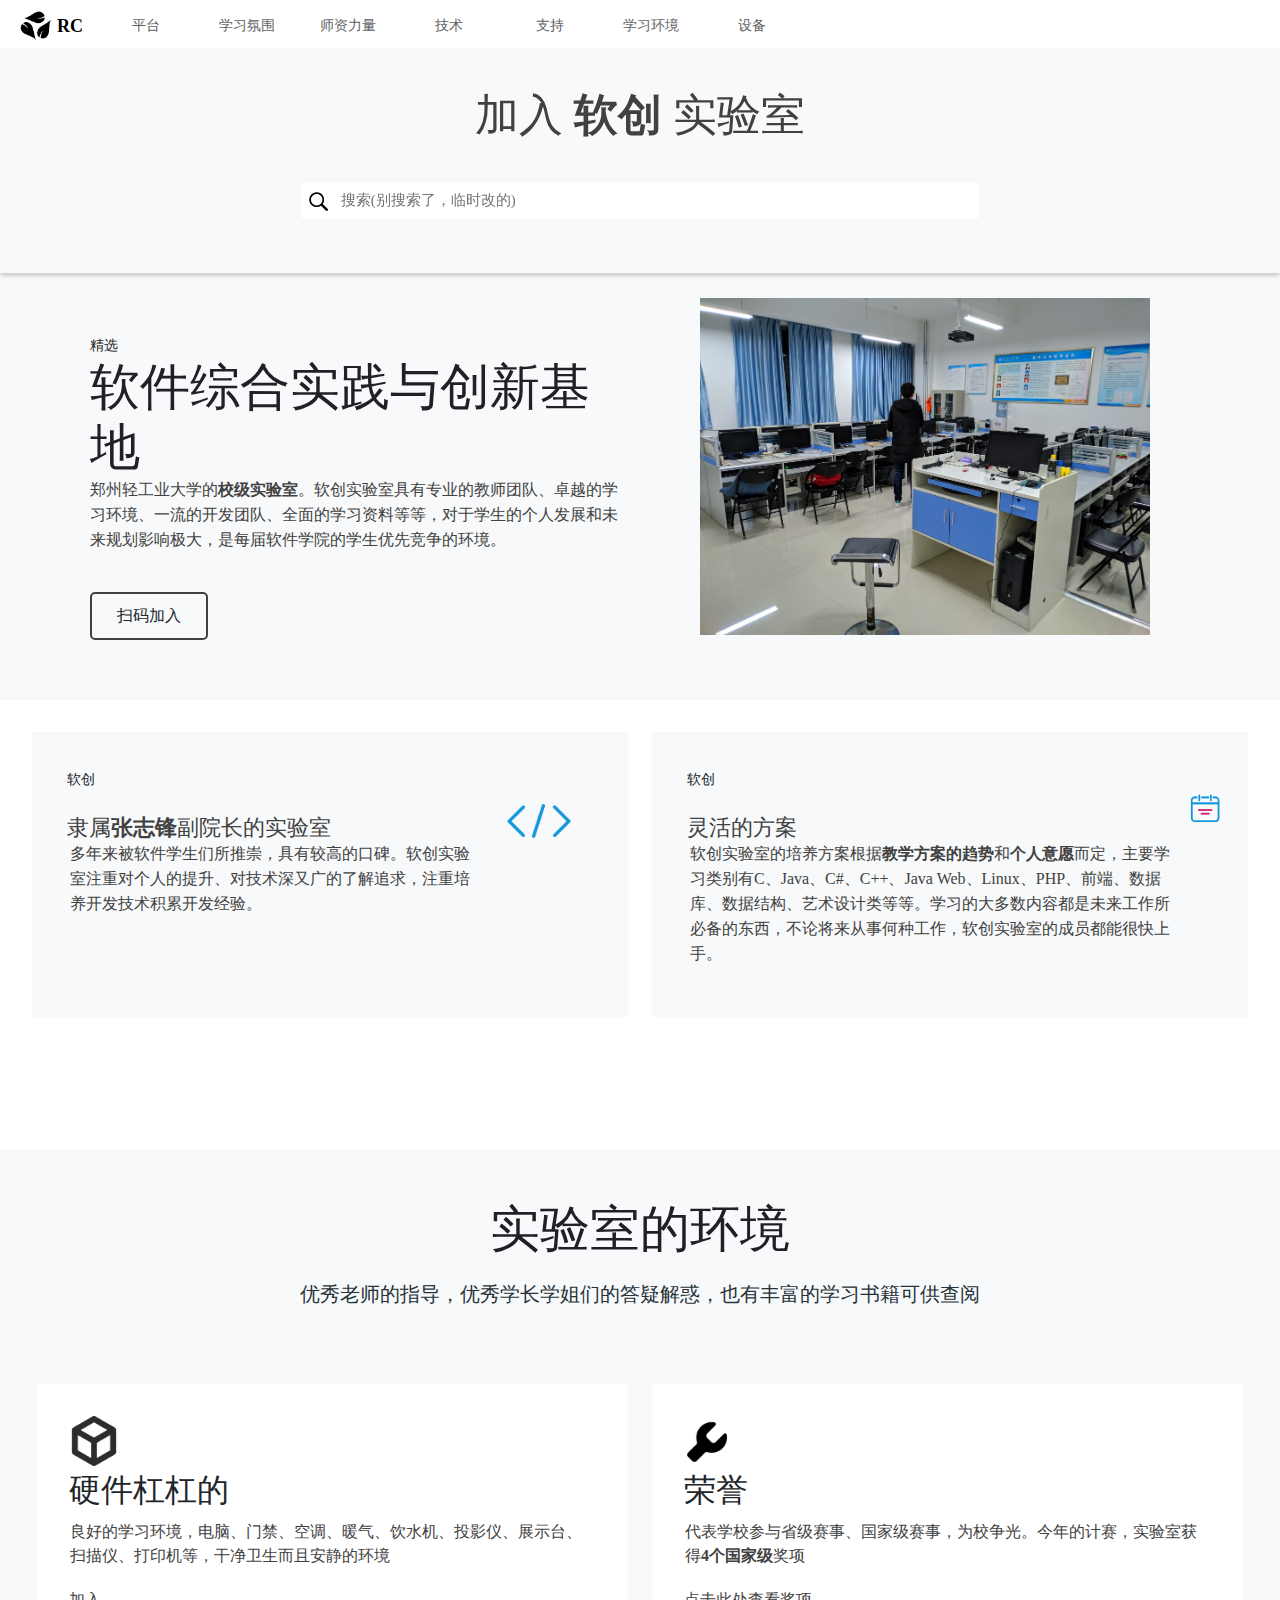
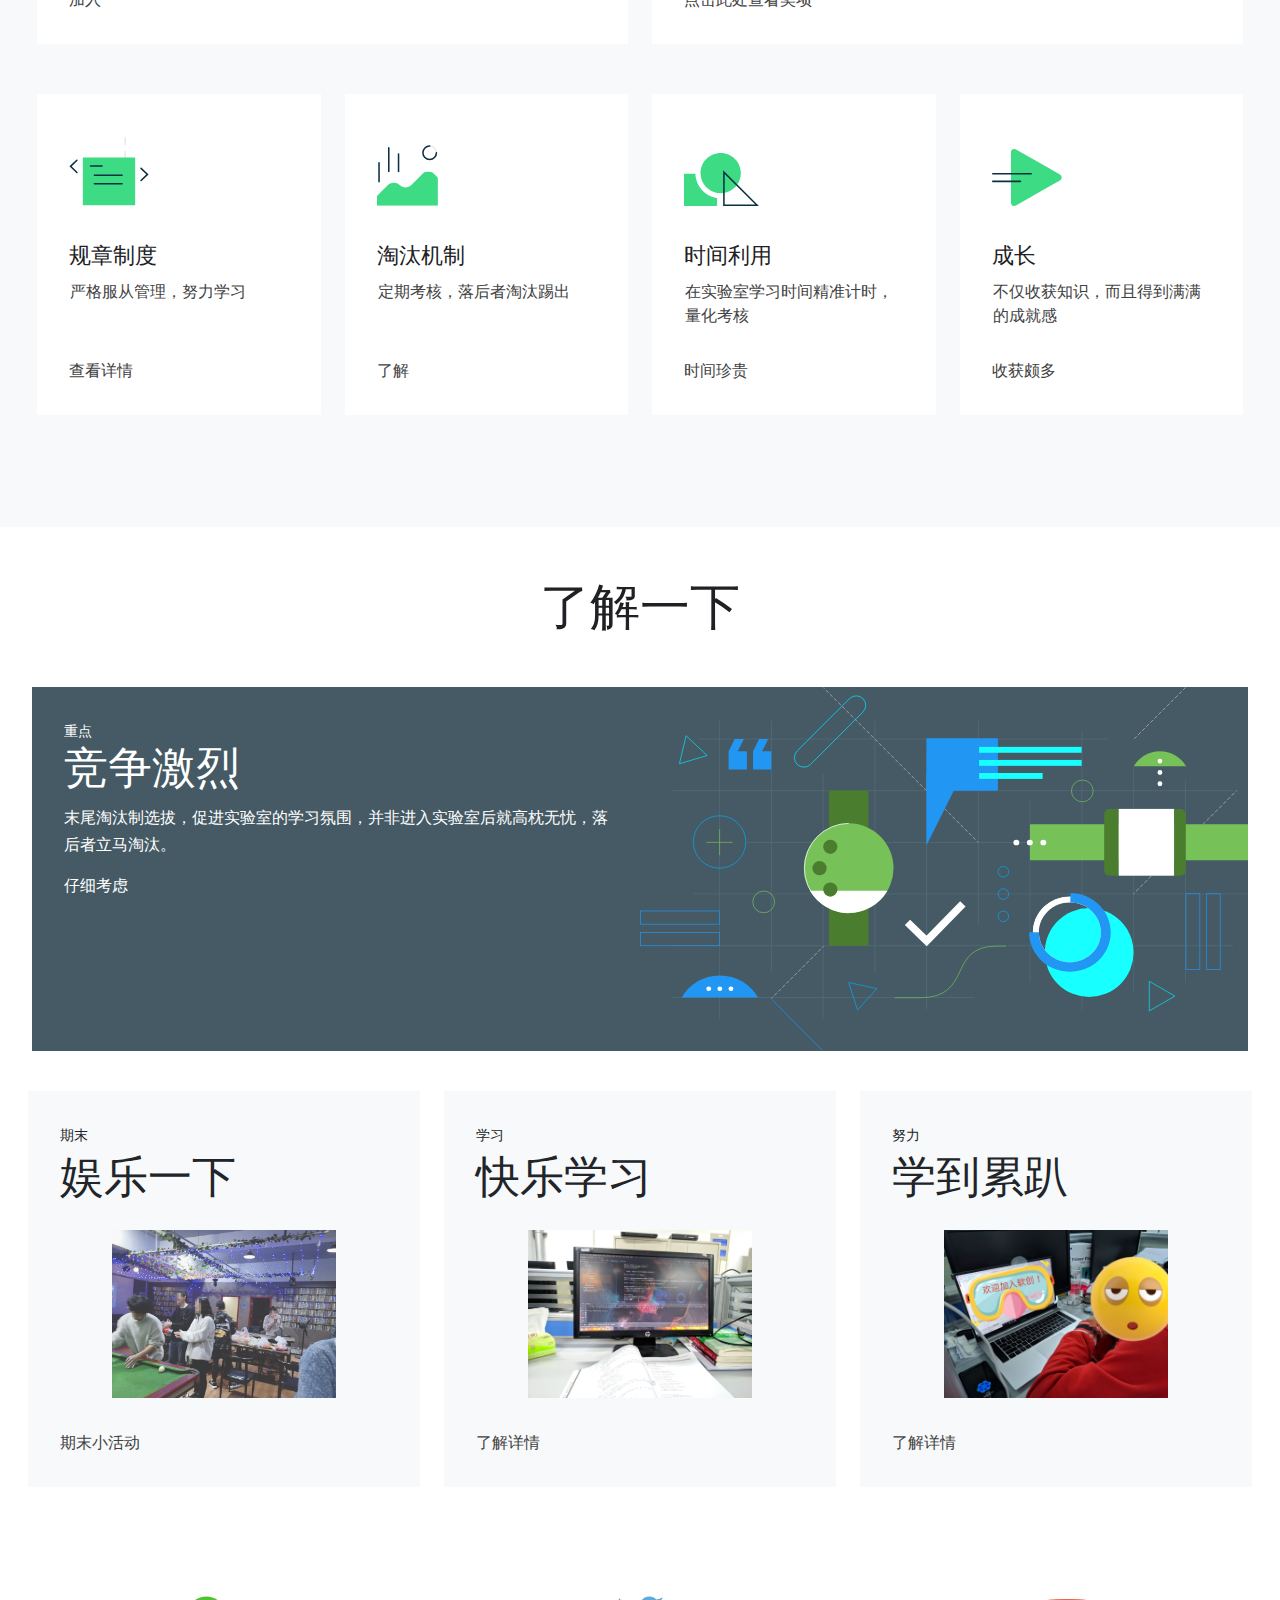
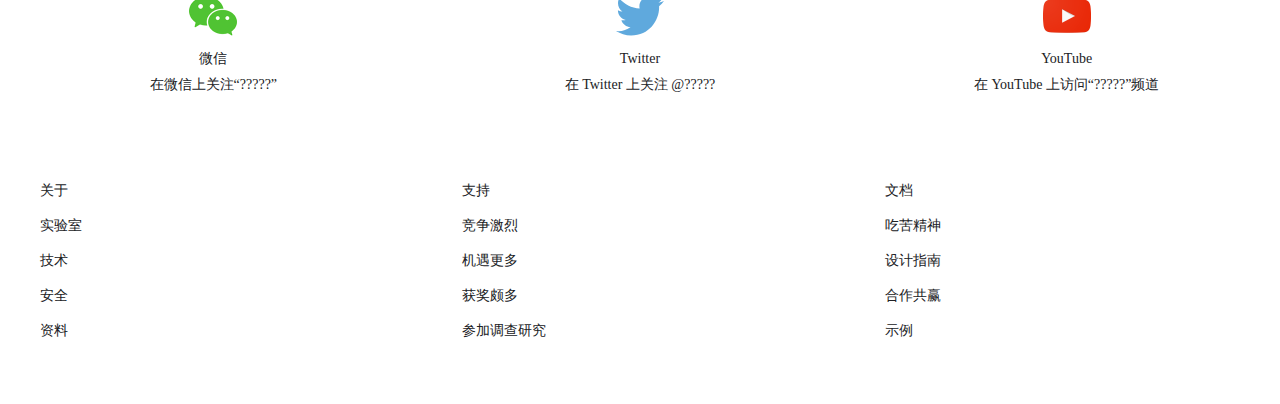
==== index.html @ 4ad2aa59 "上传代码" ====
<!DOCTYPE html>
<html>
<head>
    <meta charset="utf-8" />
    <meta name="viewport" content="width=device-width,initial-scale=1.0,user-scalable=no">
    <link rel="stylesheet" type="text/css" href="./css/bootstrap.min.css">
    <link rel="icon" type="image/ico" href="favicon.ico">
    <link rel="stylesheet" type="text/css" href="./css/style.css">
    <title>软创实验室</title>
</head>
<body>
<script type="text/javascript" src="js/new.js"></script>
<div style="height:48px;width: 100%;position: fixed;background-color: #FFFFFF;top:0;overflow:hidden;z-index: 2">
    <button id="menu-btn"></button>
    <div id="a-logo">
        <a href="index.html">
            <img id="logo" src="./img/hua.png" alt="logo">
            <span style="font-size: 18px;float: left;margin-top: 0.7em;font-weight: bold;margin-right: 20px;color: black">RC</span>
        </a>
    </div>
    <nav>
        <a class="nav" id="top" href="#">平台</a>
        <a class="nav" href="#">学习氛围</a>
        <a class="nav" href="#">师资力量</a>
        <a class="nav" href="#">技术</a>
        <a class="nav" href="#">支持</a>
        <a class="nav" href="#">学习环境</a>
        <a class="nav" href="#">设备</a>
    </nav>
</div>
<div class="block-upper">
    <h1 class="header-1" style="position: relative;top: 40px">加入<strong> 软创 </strong>实验室</h1>
    <input type="search" placeholder="搜索(别搜索了，临时改的)">
</div>
<div class="block-item">
    <div>
        <span style="font-weight: lighter">精选</span>
        <h1 class="header-2">软件综合实践与创新基地</h1>
        <p style="color: #414141">郑州轻工业大学的<strong>校级实验室</strong>。软创实验室具有专业的教师团队、卓越的学习环境、一流的开发团队、全面的学习资料等等，对于学生的个人发展和未来规划影响极大，是每届软件学院的学生优先竞争的环境。</p>
        <br>
        <button type="button" id="btn-1" class="btn" data-toggle="modal" data-target="#QRcode">扫码加入</button>
        <button id="btn-2" class="btn" data-toggle="modal" data-target="#QRcode">扫码加入</button>
        <!-- Modal -->
<div class="modal fade" id="QRcode" tabindex="-1" role="dialog" aria-labelledby="QRcodeTitle" aria-hidden="true">
    <div class="modal-dialog">
      <div class="modal-content">
        <div class="modal-header">
          <h5 class="modal-title" id="QRcodeTitle">扫码加群</h5>
          <button type="button" class="close" data-dismiss="modal" aria-label="Close">
            <span aria-hidden="true">&times;</span>
          </button>
        </div>
        <div class="modal-body">
            <img src="./img/rczx.jpg">
        </div>
      </div>
    </div>
  </div>
    </div>
    <div>
            <div><img src="./img/rc.jpg" alt=""></div>
    </div>
    
</div>
<div style="clear:both;"></div>
<div class="line">
    <div class="half-block">
        <div>
            <span>软创</span>
            <br/>
            <br/>
            <h1 class="medium-header">隶属<strong>张志锋</strong>副院长的实验室</h1>
            <p style="padding-left: 3px;line-height: 25px;color: #414141">多年来被软件学生们所推崇，具有较高的口碑。软创实验室注重对个人的提升、对技术深又广的了解追求，注重培养开发技术积累开发经验。</p>
        </div>
        <div>
            <img src="./img/dev.png" alt="dev_pic" width="256">
        </div>
    </div>
    <div class="half-block">
        <div>
            <span>软创</span>
            <br/>
            <br/>
            <h1 class="medium-header">灵活的方案</h1>
            <p style="padding-left: 3px;line-height: 25px;color: #414141">软创实验室的培养方案根据<strong>教学方案的趋势</strong>和<strong>个人意愿</strong>而定，主要学习类别有C、Java、C#、C++、Java Web、Linux、PHP、前端、数据库、数据结构、艺术设计类等等。学习的大多数内容都是未来工作所必备的东西，不论将来从事何种工作，软创实验室的成员都能很快上手。</p>
        </div>
        <div>
            <img id="half_img" src="./img/11.png" alt="11weeks" width="140">
        </div>
    </div>
</div>
<div id="blank"></div>
<div class="landing-row">
    <h3 class="header-2">实验室的环境</h3>
    <p>优秀老师的指导，优秀学长学姐们的答疑解惑，也有丰富的学习书籍可供查阅</p>
</div>
<div class="line-grey">
    <div class="white-block">
        <img src="./img/studio.png" height="50" alt="">
        <h3>硬件杠杠的</h3>
        <p>良好的学习环境，电脑、门禁、空调、暖气、饮水机、投影仪、展示台、扫描仪、打印机等，干净卫生而且安静的环境</p>
        <a href="#">加入</a>
    </div>
    <div class="white-block">
        <img src="./img/ban.png" height="50" alt="">
        <h3>荣誉</h3>
        <p>代表学校参与省级赛事、国家级赛事，为校争光。今年的计赛，实验室获得<strong>4个国家级</strong>奖项</p>
        <a href="./img/jiang.png">点击此处查看奖项</a>
    </div>
</div>
<div class="line-grey bottom-more">
    <div class="white-block-4">
        <img src="./img/guides-samples.svg" width="80">
        <h1>规章制度</h1>
        <p>严格服从管理，努力学习</p>
        <a href="#">查看详情</a>
    </div>
    <div class="white-block-4">
        <img src="./img/testing-your-app.svg" width="80">
        <h1>淘汰机制</h1>
        <p>定期考核，落后者淘汰踢出</p>
        <a href="#">了解</a>
    </div>
    <div class="white-block-4">
        <img src="./img/material-design.svg" width="80">
        <h1>时间利用</h1>
        <p>在实验室学习时间精准计时，量化考核</p>
        <a href="#">时间珍贵</a>
    </div>
    <div class="white-block-4">
        <img src="./img/distribute-play.svg" width="80">
        <h1>成长</h1>
        <p>不仅收获知识，而且得到满满的成就感</p>
        <a href="#">收获颇多</a>
    </div>
</div>
<div class="landing-row" style="background-color: white">
    <h3 class="header-2">了解一下</h3>
</div>
<div class="line-darkblue">
    <div class="half-block" style="background-color: transparent;margin: 0;padding: 32px;overflow: hidden">
        <div>
            <span>重点</span>
            <h1>竞争激烈</h1>
            <p>末尾淘汰制选拔，促进实验室的学习氛围，并非进入实验室后就高枕无忧，落后者立马淘汰。</p>
            <a id="line-blue-a" href="#">仔细考虑</a>
        </div>
    </div>
    <div>
        <img style="height: 100%;max-height: 364px" draggable="false" src="./img/home-design-illustration.svg">
    </div>
</div>
<div class="landing-row-3">
    <div class="white-block">
        <span>期末</span>
        <h3>娱乐一下</h3>
        <div>
            <img src="./img/hp.png">
        </div>
        <a href="#">期末小活动</a>
    </div>
    <div class="white-block">
        <span>学习</span>
        <h3>快乐学习</h3>
        <div>
            <img src="./img/zz.jpg">
        </div>
        <a href="#">了解详情</a>
    </div>
    <div class="white-block">
        <span>努力</span>
        <h3>学到累趴</h3>
        <div>
            <img src="./img/sleep.jpg">
        </div>
        <a href="#">了解详情</a>
    </div>
</div>
<hr style="border-color: transparent transparent lightgray transparent">
<footer>
    <div class="landing-row-group">
        <div class="footer-media-link">
            <a><img src="./img/logo-wechat.png" alt=""><br>微信</a>
            <p>在微信上关注“?????”</p>
        </div>
        <div class="footer-media-link">
            <a><img src="./img/logo-twitter.svg" alt=""><br>Twitter</a>
            <p>在 Twitter 上关注 @?????</p>
        </div>
        <div class="footer-media-link">
            <a><img src="./img/youtube_48dp.png" alt=""><br>YouTube</a>
            <p>在 YouTube 上访问“?????”频道</p>
        </div>
    </div>
    <hr style="border-color: transparent transparent lightgray transparent">
    <div id="footer-references" class="landing-row-group">
        <ul>
            <li>关于</li>
            <li>实验室</li>
            <li>技术</li>
            <li>安全</li>
            <li>资料</li>
        </ul>
        <ul>
            <li>支持</li>
            <li>竞争激烈</li>
            <li>机遇更多</li>
            <li>获奖颇多</li>
            <li>参加调查研究</li>
        </ul>
        <ul>
            <li>文档</li>
            <li>吃苦精神</li>
            <li>设计指南</li>
            <li>合作共赢</li>
            <li>示例</li>
        </ul>
    </div>
</footer>
<script src="./js/jquery.slim.min.js"></script>
<script src="./js/popper.min.js"></script>
<script src="./js/bootstrap.min.js"></script>
</body>
</html>
---- css/style.css ----
*
{
    box-sizing: border-box;
}
body
{
    margin: 0;
    text-align: center;
    font-family: "Microsoft YaHei UI", serif;
}
#logo
{
    width: 32px;
    height: 32px;
    float: left;
    margin-top: 0.6em;
    margin-left: 20px;
    margin-right: 5px;
}
.header-1
{
    margin: 0;
    font-size: 44px;
    color: #414141;
    font-weight: normal;
}
.header-2
{
    margin: 0;
    color: #202124;
    font-weight: lighter;
    font-size: 50px;
}
.medium-header
{
    font-size: 22px;
    color: #414141;
    margin: 0;
    font-weight: normal;
}
.nav:link,.nav:visited
{
    font-size: 14px;
    display:block;
    color: #5F6368;
    padding: 15px 8px 9px;
    margin-right: 16px;
    background-color:#FFFFFF;
    width:85px;
    text-decoration:none;
    float: left;
}
.nav:hover
{
    border-bottom:3px #5F6368 solid;
}
.color{color: blueviolet;}
#other{color: cornflowerblue;}
.block-upper
{
    clear: both;
    position: sticky;
    overflow: hidden;
    top: -175px;
    min-height: 223px;
    width: 100%;
    margin-top: 50px;
    background-color: #f7f9fa;
    box-shadow: rgba(0, 0, 0, 0.24) 0 2px 5px;
    z-index: 1;
}
.block-upper input
{
    margin-top: 80px;
    padding: 2px 10px 2px 40px;
    font-size: 15px;
    border: none;
    border-radius: 4px;
    width: 53%;
    height: 36px;
    outline: none;
    color: #5F6368;
    background-image: url("../img/search.png");
    background-size: 28px;
    background-repeat: no-repeat;
    background-position: 3px 4px;
}
.block-item
{
    position: relative;
    display: flex;
    justify-content: center;
    min-height: 330px;
    width: 100%;
    padding: 40px 70px;
    text-align: left;
    background-color: #f7f9fa;
}
.block-item div:nth-child(2) .header-1
{
    float: left;
    width: 200px;
    margin-top: 30px
}
.block-item div:nth-child(2) img
{
    float: left;
    width: 450px;
}
.block-item p
{
    line-height: 25px;
}
.block-item span
{
    font-size: 14px;
}
.block-item>div:first-child
{
    width: 50%;
    padding: 20px;
}
.block-item>div:nth-child(2)
{
    margin:-15px auto auto;
    display: flex;
    flex-wrap: nowrap;
}
.line
{
    display: flex;
    justify-content: center;
    min-height: 270px;
    width: 100%;
    padding: 20px 20px;
}
#btn-2{display: none}
.btn
{
    height: 48px;
    width: 118px;
    font-size: 16px;
    background-color: transparent;
    border:2px solid #414141;
    border-radius: 5px;
    cursor: pointer;
    transition-duration: 0.2s;
}
.btn:hover
{
    background-color: #414141;
    color: #FFFFFF;
    border-color: #414141;
}
.half-block
{
    display: flex;
    text-align: left;
    min-height: 270px;
    width: 50%;
    margin: 12px;
    padding: 35px 35px;
    background-color: #f7f9fa;
}
.half-block a
{
    color: #414141;
    text-decoration: none;
}
.half-block a:hover
{
    color: #a3a3a3;
}
.half-block img
{
    max-width: 100%;
    height: auto;
}
#half_img
{
    position: relative;
    top: 25px;
    left: 10px;
}
.half-block>div
{
    position: relative;
}

.line .half-block span
{
    font-size: 14px;
    font-weight: lighter;
}
#blank{height: 100px}
.landing-row
{
    text-align: center;
    background-color: #f7f9fa;
    padding: 50px 0;
}
.landing-row p
{
    font-size: 20px;
    font-weight: lighter;
    color: #263238;
    margin: 20px 0 0 0;
}
.line-grey
{
    display: flex;
    justify-content: center;
    background-color: #f7f9fa;
    min-height: 270px;
    width: 100%;
    padding: 25px;
}
.white-block
{
    position: relative;
    width: 50%;
    min-height:260px;
    margin: 0 12px;
    padding: 32px;
    text-align: left;
    background-color: #FFFFFF;
}
.white-block h3
{
    margin: 5px 0;
    font-size: 32px;
    font-weight: lighter;
}
.white-block p
{
    color: #414141;
    margin: 10px 0 20px 1px;
}
.white-block a
{
    position:absolute;
    bottom: 32px;
    left: 32px;
    color: #414141;
    text-decoration: none;
}
.white-block a:hover
{
    color: #a3a3a3;
}
.white-block-4
{
    position: relative;
    width: 25%;
    min-height:321px;
    margin: 0 12px;
    padding: 32px;
    text-align: left;
    background-color: #FFFFFF;
}
.white-block-4 img
{
    margin-bottom: 32px;
}
.white-block-4 h1
{
    margin: 5px 0;
    font-size: 22px;
    color: #202124;
    font-weight: normal;
}
.white-block-4 p
{
    color: #414141;
    margin: 10px 0 20px 1px;
}
.white-block-4 a
{
    position:absolute;
    bottom: 32px;
    left: 32px;
    color: #414141;
    text-decoration: none;
}
.white-block-4 a:hover
{
    color: #a3a3a3;
}
.bottom-more
{
    padding-bottom: 112px;
}
.line-darkblue
{
    min-height: 364px;
    color: white;
    display: flex;
    justify-content: left;
    width: 95%;
    margin: 0 auto 40px auto;
    padding: 0;
    background-color: #455A64
}
.line-darkblue h1
{
    font-size: 44px;
    font-weight: lighter;
}
.line-darkblue p
{
    line-height: 27px;
}
.line-darkblue span
{
    font-size: 14px;
    font-weight: lighter;
}
.line-darkblue>div:nth-child(2)
{
    width: 50%;
    overflow: hidden;
}
#line-blue-a
{
    color: white;
}
#line-blue-a:hover
{
    color: #a3a3a3;
}
.landing-row-3
{
    min-height: 436px;
    display: flex;
    justify-content: center;
    padding: 0 8px 40px;
}
.landing-row-3 .white-block
{
    background: #f7f9fa;
    width: 31%;
}
.landing-row-3 .white-block h3
{
    font-size: 44px;
}
.landing-row-3 .white-block div
{
    width: 100%;
    text-align: center;
}
.landing-row-3 .white-block div img
{
    max-height: 168px;
    margin: 20px auto 0 auto;
    width: auto;
}
.landing-row-3 .white-block span
{
    font-weight: lighter;
    font-size: 14px;
}
.landing-row-item
{
    position: relative;
    text-align: left;
    min-height: 556px;
    width: 50%;
    padding: 32px;
    background-color: #f7f9fa;
}
.not-full-width
{
    margin:0 40px;
}
.landing-row-group
{
    display: flex;
    justify-content: center;
    min-height: 200px;
}
.landing-row-item span
{
    font-size: 14px;
    font-weight: lighter;
}
.landing-row-item>p
{
    line-height: 27px;
    color: #414141;
}
.landing-row-item>h1
{
    font-weight: lighter;
    font-size: 44px;
}
.landing-row-group.not-full-width.margin-40-bottom>div:nth-child(2)
{
    width: 50%;padding-top: 20px
}
.landing-row-item button
{
    width: 85px;
    position: absolute;
    bottom: 32px;
    left: 32px;
}
.margin-40-bottom
{
    margin-bottom: 40px;
}
footer
{
    padding-bottom: 40px;
}
footer .landing-row-group
{
    justify-content: space-around;
    min-height: 180px;
}
.footer-media-link
{
    width: 192px;
    min-height:116px;
    color: #202124;
    font-size: 14px;
    margin: 32px 0 0;
}
.footer-media-link a img
{
    width: 48px;
    height: 48px;
    margin: 0 auto 8px;
}
.footer-media-link p
{
    margin: 5px auto;
}
.landing-row-group ul
{
    list-style-type: none;
    text-align: left;
    line-height: 35px;
    font-size: 14px;
    color: #202124;
    width: 33%;
}
#footer-references
{
    justify-content: left;
}
@media screen and (min-width: 600px)
{
    #menu-btn
    {
        display: none;
    }
}
@media screen and (max-width: 600px)
{
    nav
    {
        display: none;
    }
    #menu-btn
    {
        display: block;
        float: left;
        width: 40px;
        height: 40px;
        background-color: white;
        background-image: url("../img/menu.png");
        background-position: center;
        background-size: 47%;
        background-repeat: no-repeat;
        outline: none;
        border-style: none;
        border-radius: 50%;
        margin:5px 0 0 6px ;
    }
    #menu-btn:after
    {
        display: inline-block;
        content: "";
        height: 25px;
        margin-left: 36px;
        margin-top: 5px;
        border-style: none solid none none;
        border-color: lightgrey;
        border-width: 1px;
    }
    #logo
    {
        margin-left: 12px;
    }
    #menu-btn:hover
    {
        background-color: #eaeaea;
    }
    .block-upper .header-1
    {
        padding:0 22px;
        font-size: 32px;
    }
    .block-upper
    {
        top:-189px;
        max-height: 238px;
        padding-bottom: 40px;
    }
    .block-upper input
    {
        width: 90%;
    }
    .block-item
    {
        padding: 4px 4px 110px;
        flex-wrap: wrap;
    }
    .block-item>div:first-child
    {
        width: 100%;
    }
    .block-item>div:nth-child(2)
    {
        width: 100%;
        margin:-30px auto auto;
    }
    .block-item span
    {
        font-size: 12px;
    }
    .block-item .header-2{font-size: 24px;margin-bottom: 24px}
    .block-item p
    {
        font-size: 14px;
        color: #414141;
        line-height: 22px;
    }
    #btn-1
    {
        display: none;
    }
    #btn-2
    {
        display: block;
        position: absolute;
        left: 24px;
        bottom: 30px;
    }
    .line
    {
        padding: 16px;
        flex-wrap: wrap;
    }
    .line>.half-block
    {
        width: 100%;
        margin:auto auto 20px;
    }
    .line>.half-block h1
    {
        margin-bottom: 30px;
    }
    .line>.half-block>div a
    {
        position: relative;
    }
    .block-item div:nth-child(2) .header-1
    {
        float: left;
        font-size: 24px;
        width: 100px;
        margin-top: 30px
    }
    .block-item div:nth-child(2)
    {
        justify-content: center;
    }
    .block-item div:nth-child(2) img
    {
        float: left;
        width: 330px;
    }
    #hide{display: none}
    .half-block p,.half-block a
    {
        font-size: 14px;
    }
    .line .half-block span
    {
        font-size: 12px;
    }
    #blank
    {
        height: 45px;
    }
    .landing-row .header-2
    {
        font-size: 32px;
    }
    .line-grey
    {
        padding:0 16px;
        flex-wrap: wrap;
    }
    .line-grey .white-block
    {
        margin: 0 auto 16px;
        padding: 24px;
        width: 100%;
    }
    .white-block h3
    {
        font-size: 20px;
        margin-bottom: 24px;
    }
    .white-block p
    {
        font-size: 14px;
        line-height: 23px;
    }
    .white-block a
    {
        position:absolute;
        bottom: 10px;
        left: 24px;
        color: #414141;
        text-decoration: none;
    }
    .line-grey
    {
        flex-wrap: wrap;
    }
    .line-grey .white-block-4
    {
        margin: 0 auto 20px;
        padding: 24px;
        width: 100%;
        min-height: 287px;
    }
    .white-block-4 a
    {
        position:absolute;
        bottom: 24px;
        left: 24px;
        color: #414141;
        text-decoration: none;
    }
    .white-block-4 h1 {font-size: 16px;margin-bottom: 28px}
    .white-block-4 a,.white-block-4 p{font-size: 14px}
    .line-darkblue
    {
        min-height: 200px;
        width: 100%;
        flex-wrap: wrap;
        overflow: hidden;
        margin-bottom: 20px;
    }
    .line-darkblue .half-block
    {
        width: 100%;
    }
    .line-darkblue>div:nth-child(2)
    {
        width: 100%;
    }
    #line-blue-a{display: none}
    .landing-row-3
    {
        padding: 0 16px;
        flex-wrap: wrap;
    }
    .landing-row-3 .white-block
    {
        width: 100%;
        margin: 0 auto 22px;
        padding: 24px;
    }
    .landing-row-3 .white-block span
    {
        font-size: 12px;
    }
    .landing-row-3 .white-block h3
    {
        font-size: 32px;
    }
    .landing-row-3 .white-block a
    {
        font-size: 14px;
    }
    .landing-row-group.not-full-width.margin-40-bottom
    {
        margin: 16px;
        flex-wrap: wrap;
    }
    .landing-row-group.not-full-width.margin-40-bottom .landing-row-item
    {
        min-height: 200px;
        width: 100%;
    }
    .landing-row-item span
    {
        font-size: 12px;
    }
    .landing-row-item h1
    {
        font-size: 24px;
        margin-bottom: 40px;
    }
    .landing-row-item p
    {
        font-size: 14px;
        line-height: 23px;
    }
    .landing-row-item button {display: none}
    .landing-row-group.not-full-width.margin-40-bottom>div:nth-child(2)
    {
        width: 100%;
        padding: 0;
    }
    #footer-references
    {
        flex-wrap: wrap;
    }
    #footer-references ul
    {
        padding: 0 20px;
        width: 100%;
    }
}
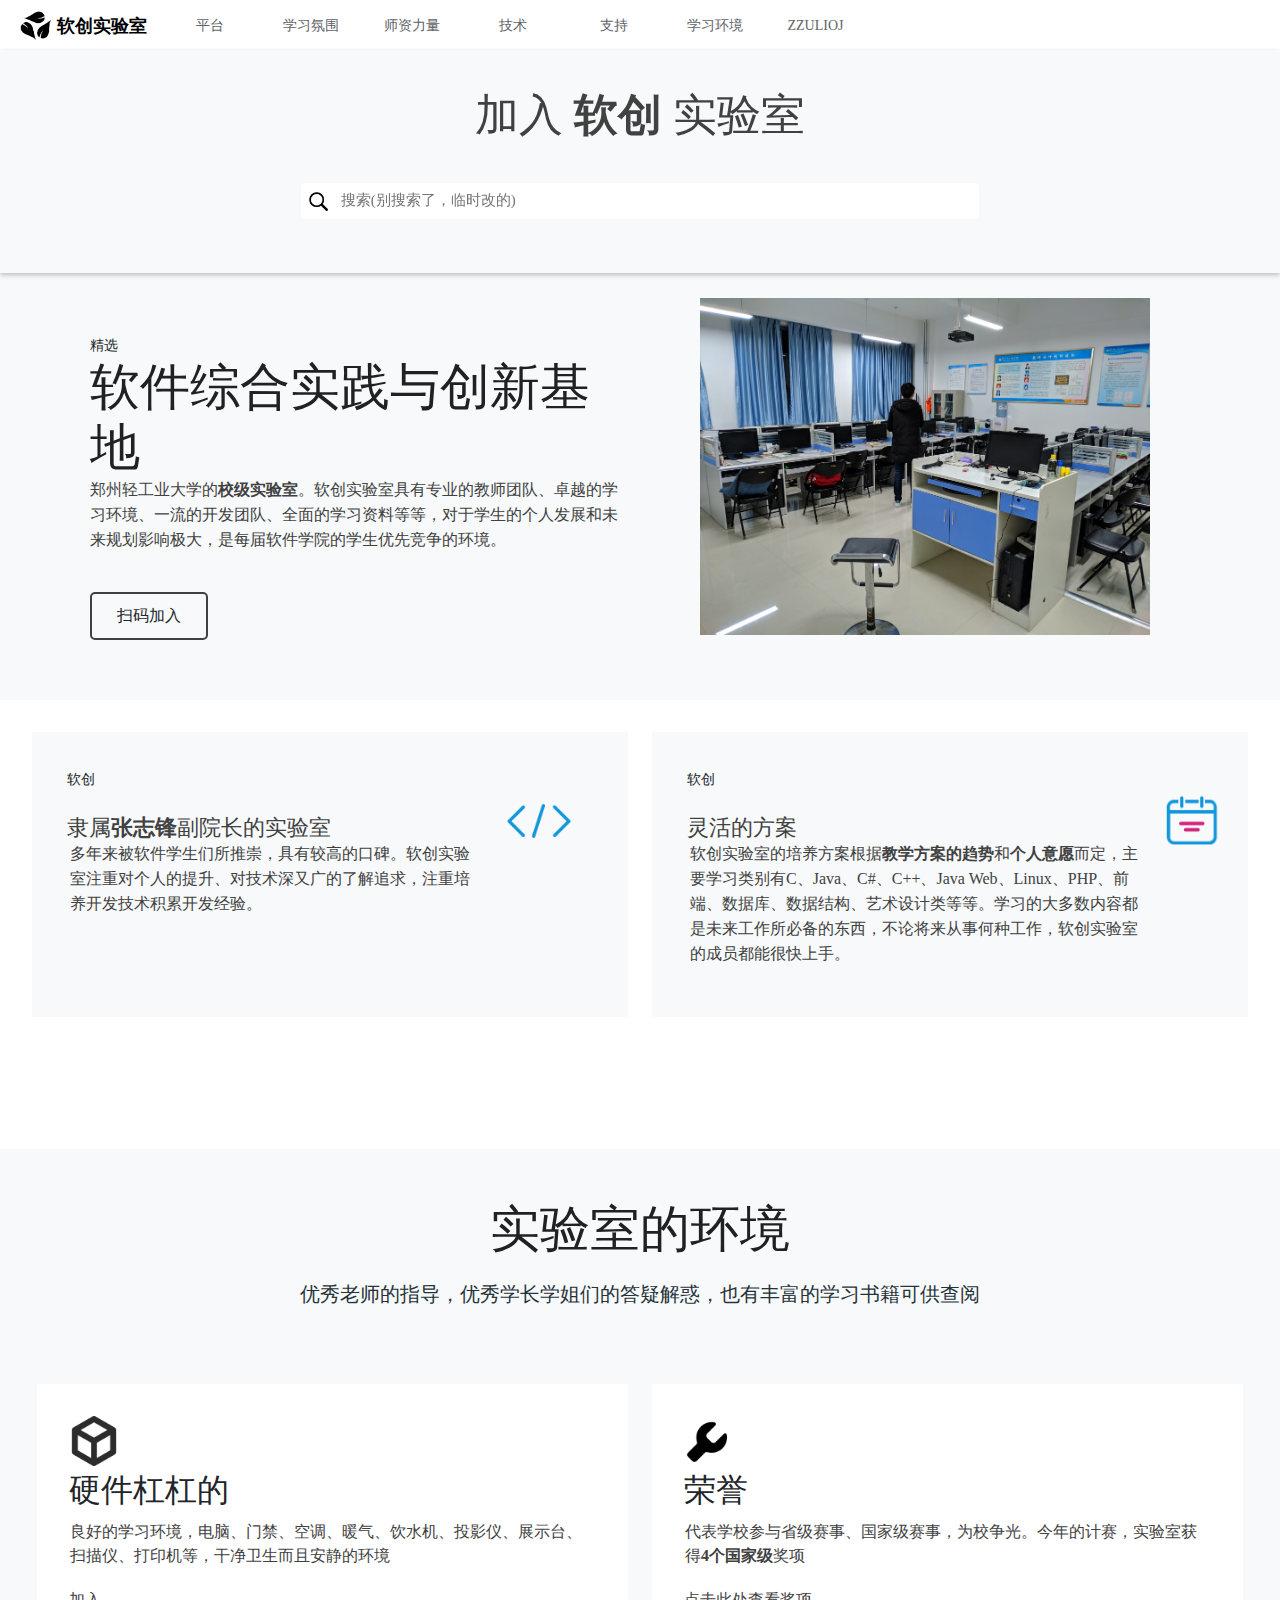
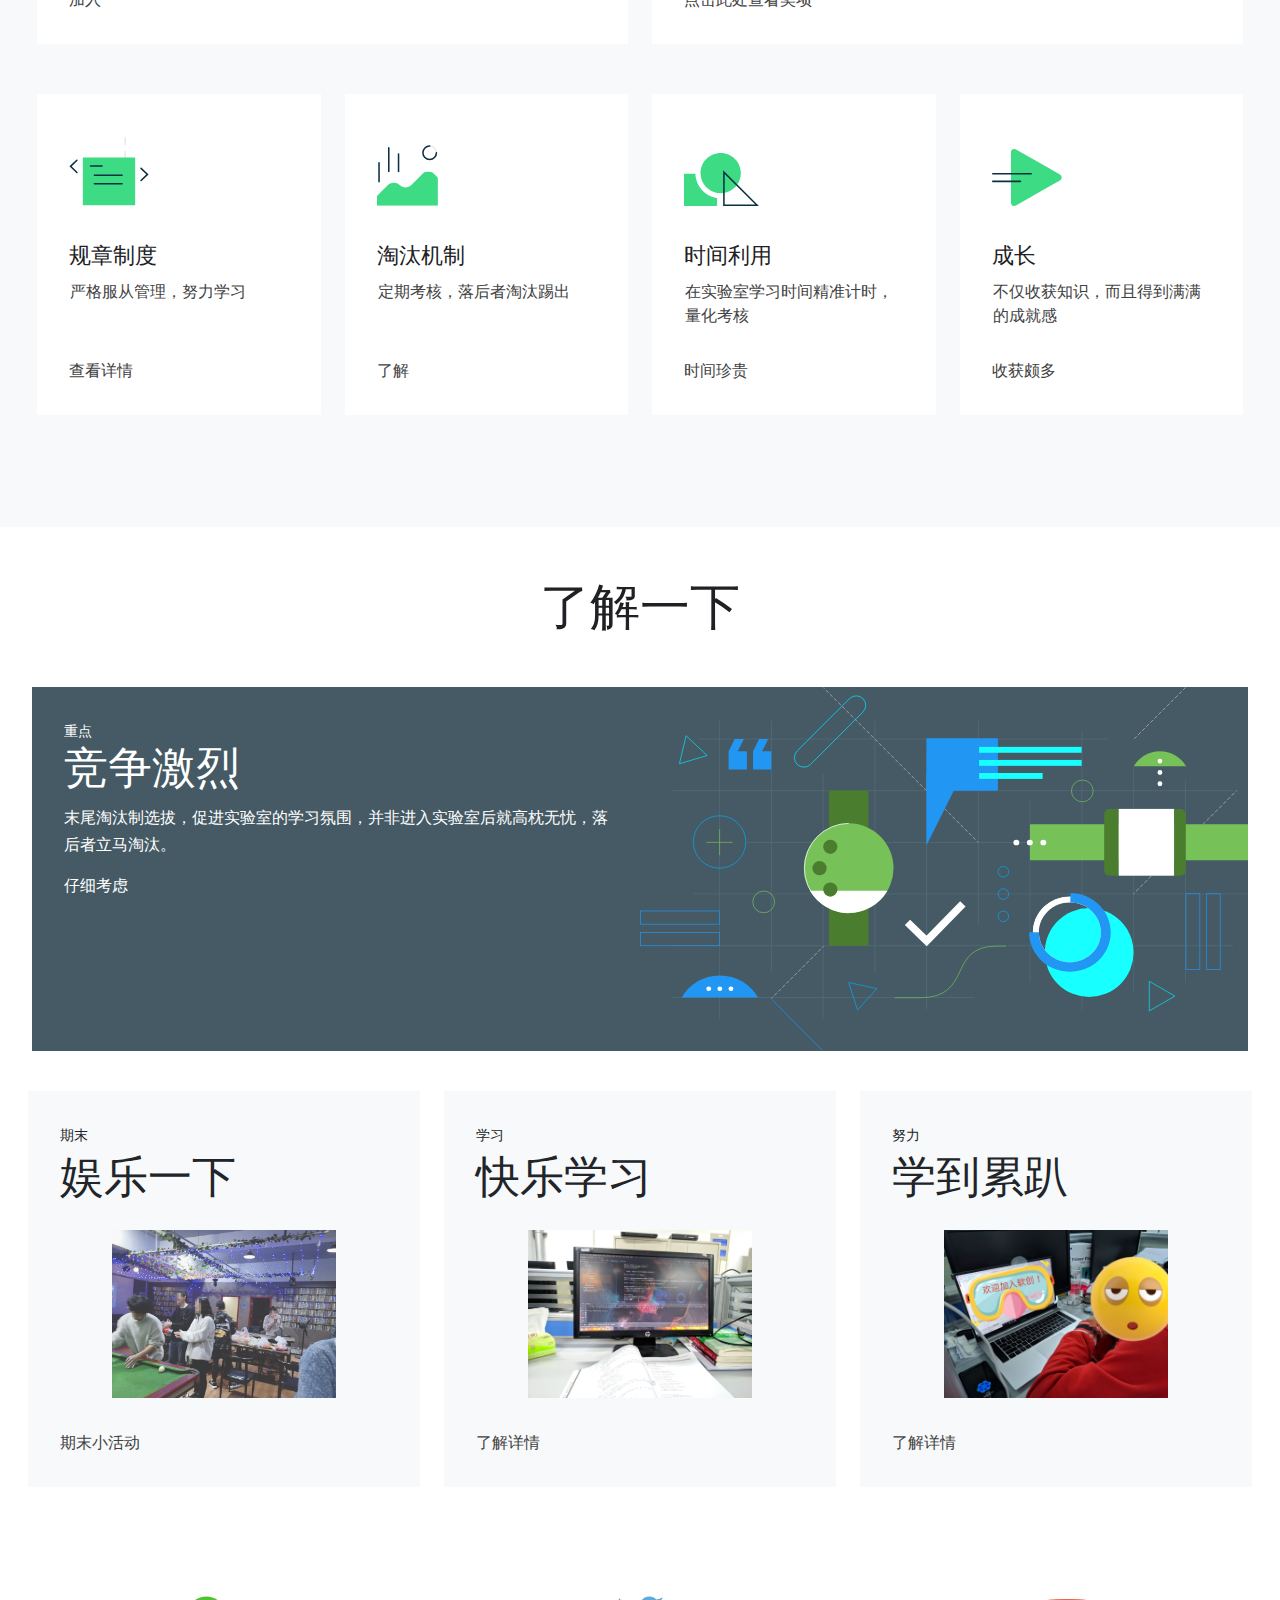
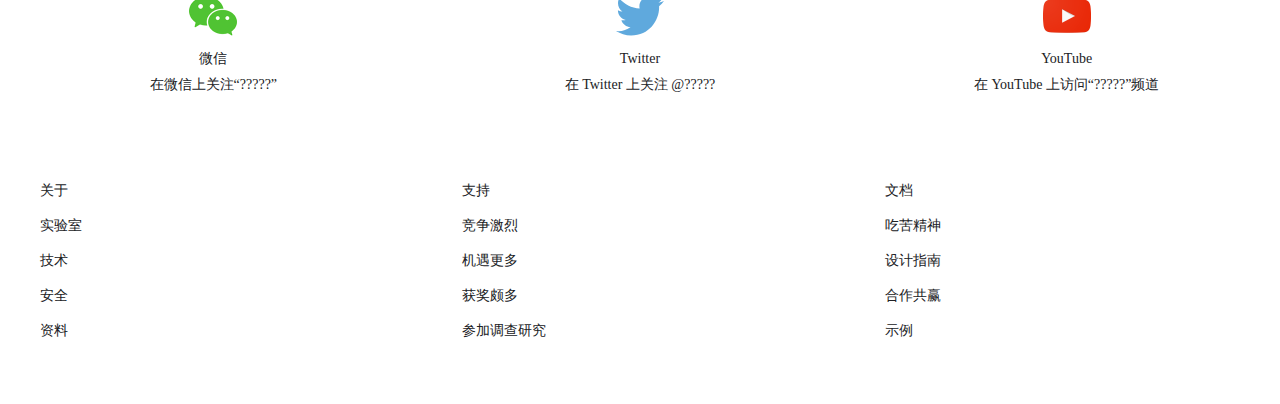
==== commit 2e2b8d7b: "提交" ====
--- a/index.html
+++ b/index.html
@@ -1,5 +1,6 @@
 <!DOCTYPE html>
 <html>
+
 <head>
     <meta charset="utf-8" />
     <meta name="viewport" content="width=device-width,initial-scale=1.0,user-scalable=no">
@@ -8,217 +9,225 @@
     <link rel="stylesheet" type="text/css" href="./css/style.css">
     <title>软创实验室</title>
 </head>
+
 <body>
-<script type="text/javascript" src="js/new.js"></script>
-<div style="height:48px;width: 100%;position: fixed;background-color: #FFFFFF;top:0;overflow:hidden;z-index: 2">
-    <button id="menu-btn"></button>
-    <div id="a-logo">
-        <a href="index.html">
-            <img id="logo" src="./img/hua.png" alt="logo">
-            <span style="font-size: 18px;float: left;margin-top: 0.7em;font-weight: bold;margin-right: 20px;color: black">RC</span>
-        </a>
-    </div>
-    <nav>
-        <a class="nav" id="top" href="#">平台</a>
-        <a class="nav" href="#">学习氛围</a>
-        <a class="nav" href="#">师资力量</a>
-        <a class="nav" href="#">技术</a>
-        <a class="nav" href="#">支持</a>
-        <a class="nav" href="#">学习环境</a>
-        <a class="nav" href="#">设备</a>
-    </nav>
-</div>
-<div class="block-upper">
-    <h1 class="header-1" style="position: relative;top: 40px">加入<strong> 软创 </strong>实验室</h1>
-    <input type="search" placeholder="搜索(别搜索了，临时改的)">
-</div>
-<div class="block-item">
-    <div>
-        <span style="font-weight: lighter">精选</span>
-        <h1 class="header-2">软件综合实践与创新基地</h1>
-        <p style="color: #414141">郑州轻工业大学的<strong>校级实验室</strong>。软创实验室具有专业的教师团队、卓越的学习环境、一流的开发团队、全面的学习资料等等，对于学生的个人发展和未来规划影响极大，是每届软件学院的学生优先竞争的环境。</p>
-        <br>
-        <button type="button" id="btn-1" class="btn" data-toggle="modal" data-target="#QRcode">扫码加入</button>
-        <button id="btn-2" class="btn" data-toggle="modal" data-target="#QRcode">扫码加入</button>
-        <!-- Modal -->
-<div class="modal fade" id="QRcode" tabindex="-1" role="dialog" aria-labelledby="QRcodeTitle" aria-hidden="true">
-    <div class="modal-dialog">
-      <div class="modal-content">
-        <div class="modal-header">
-          <h5 class="modal-title" id="QRcodeTitle">扫码加群</h5>
-          <button type="button" class="close" data-dismiss="modal" aria-label="Close">
-            <span aria-hidden="true">&times;</span>
-          </button>
-        </div>
-        <div class="modal-body">
-            <img src="./img/rczx.jpg">
-        </div>
-      </div>
-    </div>
-  </div>
-    </div>
-    <div>
+    <div style="height:48px;width: 100%;position: fixed;background-color: #FFFFFF;top:0;overflow:hidden;z-index: 2">
+        <button id="menu-btn"></button>
+        <div id="a-logo">
+            <a href="index.html">
+                <img id="logo" src="./img/hua.png" alt="logo">
+                <span
+                    style="font-size: 18px;float: left;margin-top: 0.7em;font-weight: bold;margin-right: 20px;color: black">软创实验室</span>
+            </a>
+        </div>
+        <nav>
+            <a class="nav" id="top" href="#">平台</a>
+            <a class="nav" href="#">学习氛围</a>
+            <a class="nav" href="#">师资力量</a>
+            <a class="nav" href="#">技术</a>
+            <a class="nav" href="#">支持</a>
+            <a class="nav" href="#">学习环境</a>
+            <a class="nav" target="_blank" href="http://acm.zzuli.edu.cn/">ZZULIOJ</a>
+        </nav>
+    </div>
+    <div class="block-upper">
+        <h1 class="header-1" style="position: relative;top: 40px">加入<strong> 软创 </strong>实验室</h1>
+        <input type="search" placeholder="搜索(别搜索了，临时改的)">
+    </div>
+    <div class="block-item">
+        <div>
+            <span style="font-weight: lighter">精选</span>
+            <h1 class="header-2">软件综合实践与创新基地</h1>
+            <p style="color: #414141">
+                郑州轻工业大学的<strong>校级实验室</strong>。软创实验室具有专业的教师团队、卓越的学习环境、一流的开发团队、全面的学习资料等等，对于学生的个人发展和未来规划影响极大，是每届软件学院的学生优先竞争的环境。
+            </p>
+            <br>
+            <button type="button" id="btn-1" class="btn" data-toggle="modal" data-target="#QRcode">扫码加入</button>
+            <button id="btn-2" class="btn" data-toggle="modal" data-target="#QRcode">扫码加入</button>
+            <!-- Modal -->
+            <div class="modal fade" id="QRcode" tabindex="-1" role="dialog" aria-labelledby="QRcodeTitle"
+                aria-hidden="true">
+                <div class="modal-dialog">
+                    <div class="modal-content">
+                        <div class="modal-header">
+                            <h5 class="modal-title" id="QRcodeTitle">扫码加群</h5>
+                            <button type="button" class="close" data-dismiss="modal" aria-label="Close">
+                                <span aria-hidden="true">&times;</span>
+                            </button>
+                        </div>
+                        <div class="modal-body">
+                            <img src="./img/rczx.jpg">
+                        </div>
+                    </div>
+                </div>
+            </div>
+        </div>
+        <div>
             <div><img src="./img/rc.jpg" alt=""></div>
-    </div>
-    
-</div>
-<div style="clear:both;"></div>
-<div class="line">
-    <div class="half-block">
+        </div>
+
+    </div>
+    <div style="clear:both;"></div>
+    <div class="line">
+        <div class="half-block">
+            <div>
+                <span>软创</span>
+                <br />
+                <br />
+                <h1 class="medium-header">隶属<strong>张志锋</strong>副院长的实验室</h1>
+                <p style="padding-left: 3px;line-height: 25px;color: #414141">
+                    多年来被软件学生们所推崇，具有较高的口碑。软创实验室注重对个人的提升、对技术深又广的了解追求，注重培养开发技术积累开发经验。</p>
+            </div>
+            <div>
+                <img src="./img/dev.png" alt="dev_pic" width="256">
+            </div>
+        </div>
+        <div class="half-block">
+            <div>
+                <span>软创</span>
+                <br />
+                <br />
+                <h1 class="medium-header">灵活的方案</h1>
+                <p style="padding-left: 3px;line-height: 25px;color: #414141">
+                    软创实验室的培养方案根据<strong>教学方案的趋势</strong>和<strong>个人意愿</strong>而定，主要学习类别有C、Java、C#、C++、Java
+                    Web、Linux、PHP、前端、数据库、数据结构、艺术设计类等等。学习的大多数内容都是未来工作所必备的东西，不论将来从事何种工作，软创实验室的成员都能很快上手。</p>
+            </div>
+            <div>
+                <img id="half_img" src="./img/11.png" alt="11weeks" width="256">
+            </div>
+        </div>
+    </div>
+    <div id="blank"></div>
+    <div class="landing-row">
+        <h3 class="header-2">实验室的环境</h3>
+        <p>优秀老师的指导，优秀学长学姐们的答疑解惑，也有丰富的学习书籍可供查阅</p>
+    </div>
+    <div class="line-grey">
+        <div class="white-block">
+            <img src="./img/studio.png" height="50" alt="">
+            <h3>硬件杠杠的</h3>
+            <p>良好的学习环境，电脑、门禁、空调、暖气、饮水机、投影仪、展示台、扫描仪、打印机等，干净卫生而且安静的环境</p>
+            <a href="#">加入</a>
+        </div>
+        <div class="white-block">
+            <img src="./img/ban.png" height="50" alt="">
+            <h3>荣誉</h3>
+            <p>代表学校参与省级赛事、国家级赛事，为校争光。今年的计赛，实验室获得<strong>4个国家级</strong>奖项</p>
+            <a href="./img/jiang.png">点击此处查看奖项</a>
+        </div>
+    </div>
+    <div class="line-grey bottom-more">
+        <div class="white-block-4">
+            <img src="./img/guides-samples.svg" width="80">
+            <h1>规章制度</h1>
+            <p>严格服从管理，努力学习</p>
+            <a href="#">查看详情</a>
+        </div>
+        <div class="white-block-4">
+            <img src="./img/testing-your-app.svg" width="80">
+            <h1>淘汰机制</h1>
+            <p>定期考核，落后者淘汰踢出</p>
+            <a href="#">了解</a>
+        </div>
+        <div class="white-block-4">
+            <img src="./img/material-design.svg" width="80">
+            <h1>时间利用</h1>
+            <p>在实验室学习时间精准计时，量化考核</p>
+            <a href="#">时间珍贵</a>
+        </div>
+        <div class="white-block-4">
+            <img src="./img/distribute-play.svg" width="80">
+            <h1>成长</h1>
+            <p>不仅收获知识，而且得到满满的成就感</p>
+            <a href="#">收获颇多</a>
+        </div>
+    </div>
+    <div class="landing-row" style="background-color: white">
+        <h3 class="header-2">了解一下</h3>
+    </div>
+    <div class="line-darkblue">
+        <div class="half-block" style="background-color: transparent;margin: 0;padding: 32px;overflow: hidden">
+            <div>
+                <span>重点</span>
+                <h1>竞争激烈</h1>
+                <p>末尾淘汰制选拔，促进实验室的学习氛围，并非进入实验室后就高枕无忧，落后者立马淘汰。</p>
+                <a id="line-blue-a" href="#">仔细考虑</a>
+            </div>
+        </div>
         <div>
-            <span>软创</span>
-            <br/>
-            <br/>
-            <h1 class="medium-header">隶属<strong>张志锋</strong>副院长的实验室</h1>
-            <p style="padding-left: 3px;line-height: 25px;color: #414141">多年来被软件学生们所推崇，具有较高的口碑。软创实验室注重对个人的提升、对技术深又广的了解追求，注重培养开发技术积累开发经验。</p>
-        </div>
-        <div>
-            <img src="./img/dev.png" alt="dev_pic" width="256">
-        </div>
-    </div>
-    <div class="half-block">
-        <div>
-            <span>软创</span>
-            <br/>
-            <br/>
-            <h1 class="medium-header">灵活的方案</h1>
-            <p style="padding-left: 3px;line-height: 25px;color: #414141">软创实验室的培养方案根据<strong>教学方案的趋势</strong>和<strong>个人意愿</strong>而定，主要学习类别有C、Java、C#、C++、Java Web、Linux、PHP、前端、数据库、数据结构、艺术设计类等等。学习的大多数内容都是未来工作所必备的东西，不论将来从事何种工作，软创实验室的成员都能很快上手。</p>
-        </div>
-        <div>
-            <img id="half_img" src="./img/11.png" alt="11weeks" width="140">
-        </div>
-    </div>
-</div>
-<div id="blank"></div>
-<div class="landing-row">
-    <h3 class="header-2">实验室的环境</h3>
-    <p>优秀老师的指导，优秀学长学姐们的答疑解惑，也有丰富的学习书籍可供查阅</p>
-</div>
-<div class="line-grey">
-    <div class="white-block">
-        <img src="./img/studio.png" height="50" alt="">
-        <h3>硬件杠杠的</h3>
-        <p>良好的学习环境，电脑、门禁、空调、暖气、饮水机、投影仪、展示台、扫描仪、打印机等，干净卫生而且安静的环境</p>
-        <a href="#">加入</a>
-    </div>
-    <div class="white-block">
-        <img src="./img/ban.png" height="50" alt="">
-        <h3>荣誉</h3>
-        <p>代表学校参与省级赛事、国家级赛事，为校争光。今年的计赛，实验室获得<strong>4个国家级</strong>奖项</p>
-        <a href="./img/jiang.png">点击此处查看奖项</a>
-    </div>
-</div>
-<div class="line-grey bottom-more">
-    <div class="white-block-4">
-        <img src="./img/guides-samples.svg" width="80">
-        <h1>规章制度</h1>
-        <p>严格服从管理，努力学习</p>
-        <a href="#">查看详情</a>
-    </div>
-    <div class="white-block-4">
-        <img src="./img/testing-your-app.svg" width="80">
-        <h1>淘汰机制</h1>
-        <p>定期考核，落后者淘汰踢出</p>
-        <a href="#">了解</a>
-    </div>
-    <div class="white-block-4">
-        <img src="./img/material-design.svg" width="80">
-        <h1>时间利用</h1>
-        <p>在实验室学习时间精准计时，量化考核</p>
-        <a href="#">时间珍贵</a>
-    </div>
-    <div class="white-block-4">
-        <img src="./img/distribute-play.svg" width="80">
-        <h1>成长</h1>
-        <p>不仅收获知识，而且得到满满的成就感</p>
-        <a href="#">收获颇多</a>
-    </div>
-</div>
-<div class="landing-row" style="background-color: white">
-    <h3 class="header-2">了解一下</h3>
-</div>
-<div class="line-darkblue">
-    <div class="half-block" style="background-color: transparent;margin: 0;padding: 32px;overflow: hidden">
-        <div>
-            <span>重点</span>
-            <h1>竞争激烈</h1>
-            <p>末尾淘汰制选拔，促进实验室的学习氛围，并非进入实验室后就高枕无忧，落后者立马淘汰。</p>
-            <a id="line-blue-a" href="#">仔细考虑</a>
-        </div>
-    </div>
-    <div>
-        <img style="height: 100%;max-height: 364px" draggable="false" src="./img/home-design-illustration.svg">
-    </div>
-</div>
-<div class="landing-row-3">
-    <div class="white-block">
-        <span>期末</span>
-        <h3>娱乐一下</h3>
-        <div>
-            <img src="./img/hp.png">
-        </div>
-        <a href="#">期末小活动</a>
-    </div>
-    <div class="white-block">
-        <span>学习</span>
-        <h3>快乐学习</h3>
-        <div>
-            <img src="./img/zz.jpg">
-        </div>
-        <a href="#">了解详情</a>
-    </div>
-    <div class="white-block">
-        <span>努力</span>
-        <h3>学到累趴</h3>
-        <div>
-            <img src="./img/sleep.jpg">
-        </div>
-        <a href="#">了解详情</a>
-    </div>
-</div>
-<hr style="border-color: transparent transparent lightgray transparent">
-<footer>
-    <div class="landing-row-group">
-        <div class="footer-media-link">
-            <a><img src="./img/logo-wechat.png" alt=""><br>微信</a>
-            <p>在微信上关注“?????”</p>
-        </div>
-        <div class="footer-media-link">
-            <a><img src="./img/logo-twitter.svg" alt=""><br>Twitter</a>
-            <p>在 Twitter 上关注 @?????</p>
-        </div>
-        <div class="footer-media-link">
-            <a><img src="./img/youtube_48dp.png" alt=""><br>YouTube</a>
-            <p>在 YouTube 上访问“?????”频道</p>
+            <img style="height: 100%;max-height: 364px" draggable="false" src="./img/home-design-illustration.svg">
+        </div>
+    </div>
+    <div class="landing-row-3">
+        <div class="white-block">
+            <span>期末</span>
+            <h3>娱乐一下</h3>
+            <div>
+                <img src="./img/hp.png">
+            </div>
+            <a href="#">期末小活动</a>
+        </div>
+        <div class="white-block">
+            <span>学习</span>
+            <h3>快乐学习</h3>
+            <div>
+                <img src="./img/zz.jpg">
+            </div>
+            <a href="#">了解详情</a>
+        </div>
+        <div class="white-block">
+            <span>努力</span>
+            <h3>学到累趴</h3>
+            <div>
+                <img src="./img/sleep.jpg">
+            </div>
+            <a href="#">了解详情</a>
         </div>
     </div>
     <hr style="border-color: transparent transparent lightgray transparent">
-    <div id="footer-references" class="landing-row-group">
-        <ul>
-            <li>关于</li>
-            <li>实验室</li>
-            <li>技术</li>
-            <li>安全</li>
-            <li>资料</li>
-        </ul>
-        <ul>
-            <li>支持</li>
-            <li>竞争激烈</li>
-            <li>机遇更多</li>
-            <li>获奖颇多</li>
-            <li>参加调查研究</li>
-        </ul>
-        <ul>
-            <li>文档</li>
-            <li>吃苦精神</li>
-            <li>设计指南</li>
-            <li>合作共赢</li>
-            <li>示例</li>
-        </ul>
-    </div>
-</footer>
-<script src="./js/jquery.slim.min.js"></script>
-<script src="./js/popper.min.js"></script>
-<script src="./js/bootstrap.min.js"></script>
+    <footer>
+        <div class="landing-row-group">
+            <div class="footer-media-link">
+                <a><img src="./img/logo-wechat.png" alt=""><br>微信</a>
+                <p>在微信上关注“?????”</p>
+            </div>
+            <div class="footer-media-link">
+                <a><img src="./img/logo-twitter.svg" alt=""><br>Twitter</a>
+                <p>在 Twitter 上关注 @?????</p>
+            </div>
+            <div class="footer-media-link">
+                <a><img src="./img/youtube_48dp.png" alt=""><br>YouTube</a>
+                <p>在 YouTube 上访问“?????”频道</p>
+            </div>
+        </div>
+        <hr style="border-color: transparent transparent lightgray transparent">
+        <div id="footer-references" class="landing-row-group">
+            <ul>
+                <li>关于</li>
+                <li>实验室</li>
+                <li>技术</li>
+                <li>安全</li>
+                <li>资料</li>
+            </ul>
+            <ul>
+                <li>支持</li>
+                <li>竞争激烈</li>
+                <li>机遇更多</li>
+                <li>获奖颇多</li>
+                <li>参加调查研究</li>
+            </ul>
+            <ul>
+                <li>文档</li>
+                <li>吃苦精神</li>
+                <li>设计指南</li>
+                <li>合作共赢</li>
+                <li>示例</li>
+            </ul>
+        </div>
+    </footer>
+    <script src="./js/jquery.slim.min.js"></script>
+    <script src="./js/popper.min.js"></script>
+    <script src="./js/bootstrap.min.js"></script>
 </body>
-</html>
+
+</html>--- a/css/style.css
+++ b/css/style.css
@@ -504,7 +504,7 @@
     }
     .block-upper
     {
-        top:-189px;
+        top:-175px;
         max-height: 238px;
         padding-bottom: 40px;
     }
@@ -613,7 +613,7 @@
     .white-block h3
     {
         font-size: 20px;
-        margin-bottom: 24px;
+        margin-bottom: 0px;
     }
     .white-block p
     {
@@ -675,7 +675,7 @@
     {
         width: 100%;
         margin: 0 auto 22px;
-        padding: 24px;
+        padding: 24px 24px 40px;
     }
     .landing-row-3 .white-block span
     {
@@ -684,6 +684,7 @@
     .landing-row-3 .white-block h3
     {
         font-size: 32px;
+        margin:
     }
     .landing-row-3 .white-block a
     {
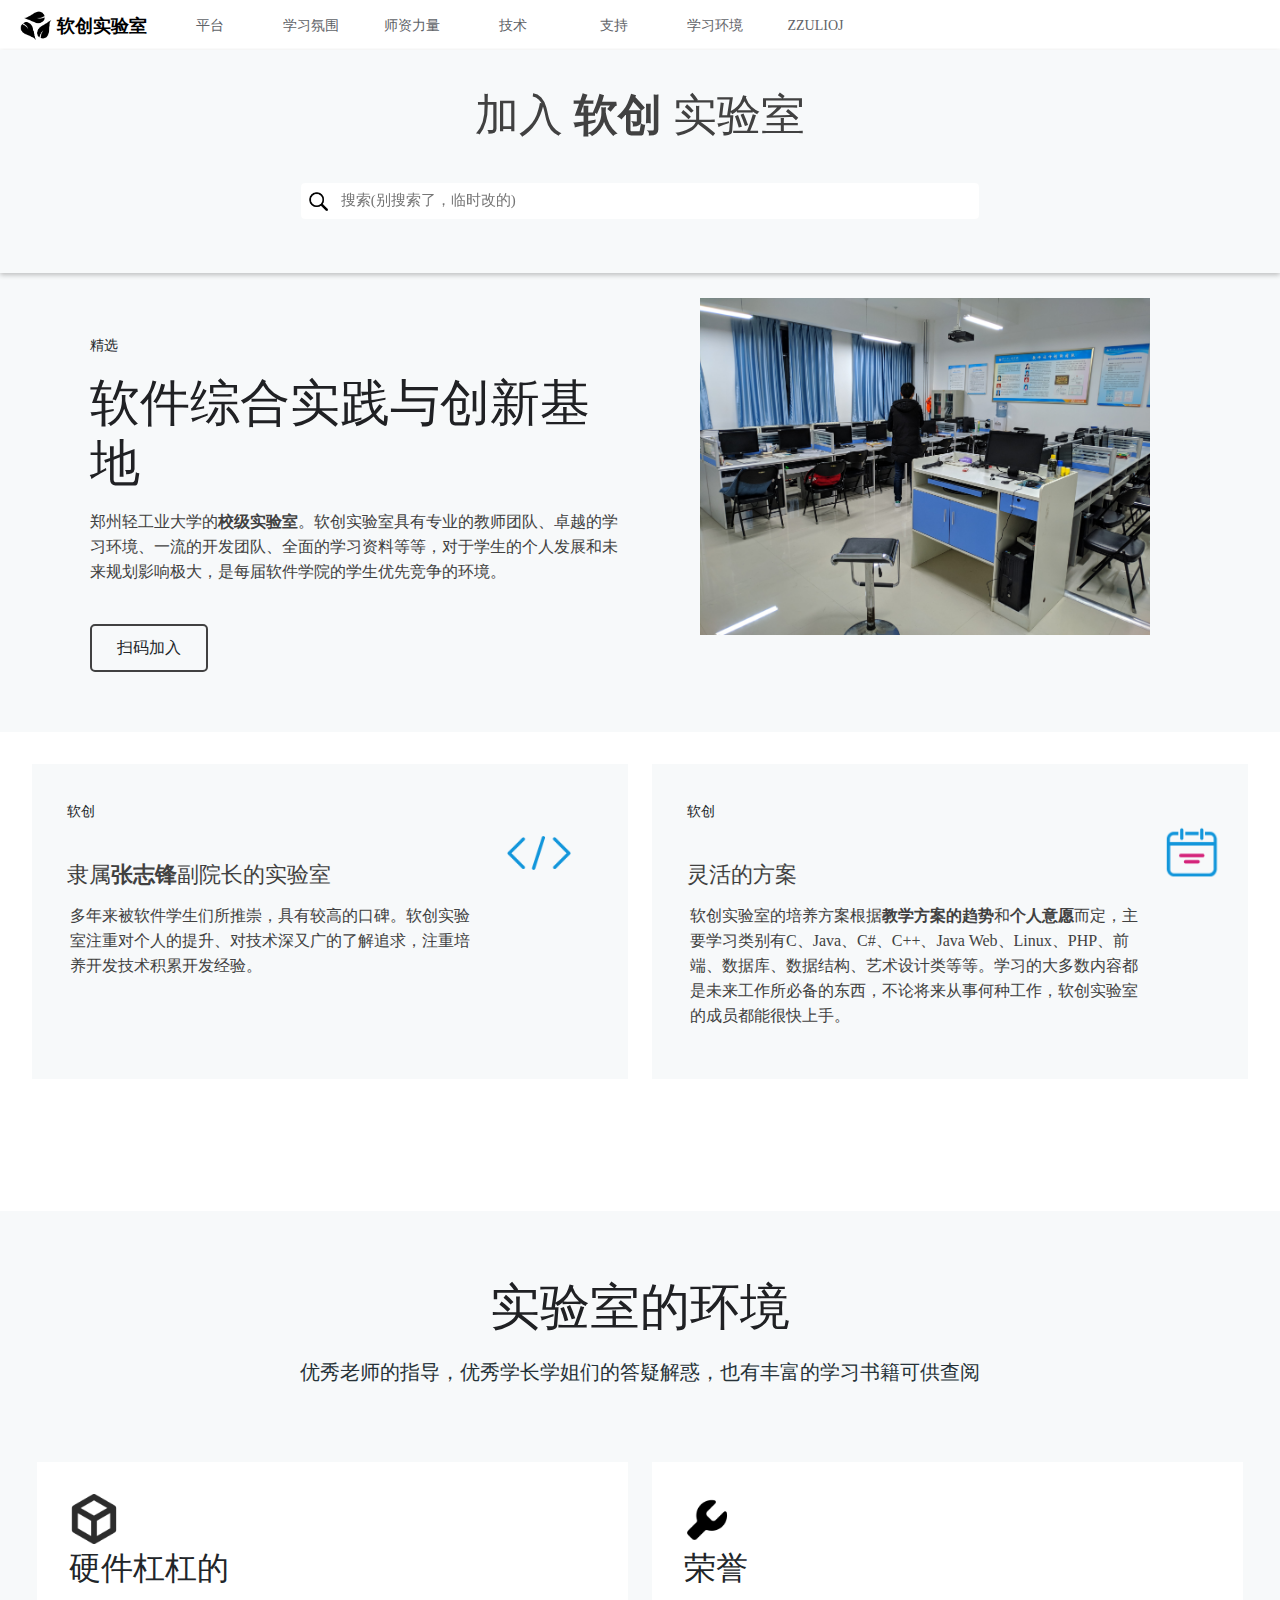
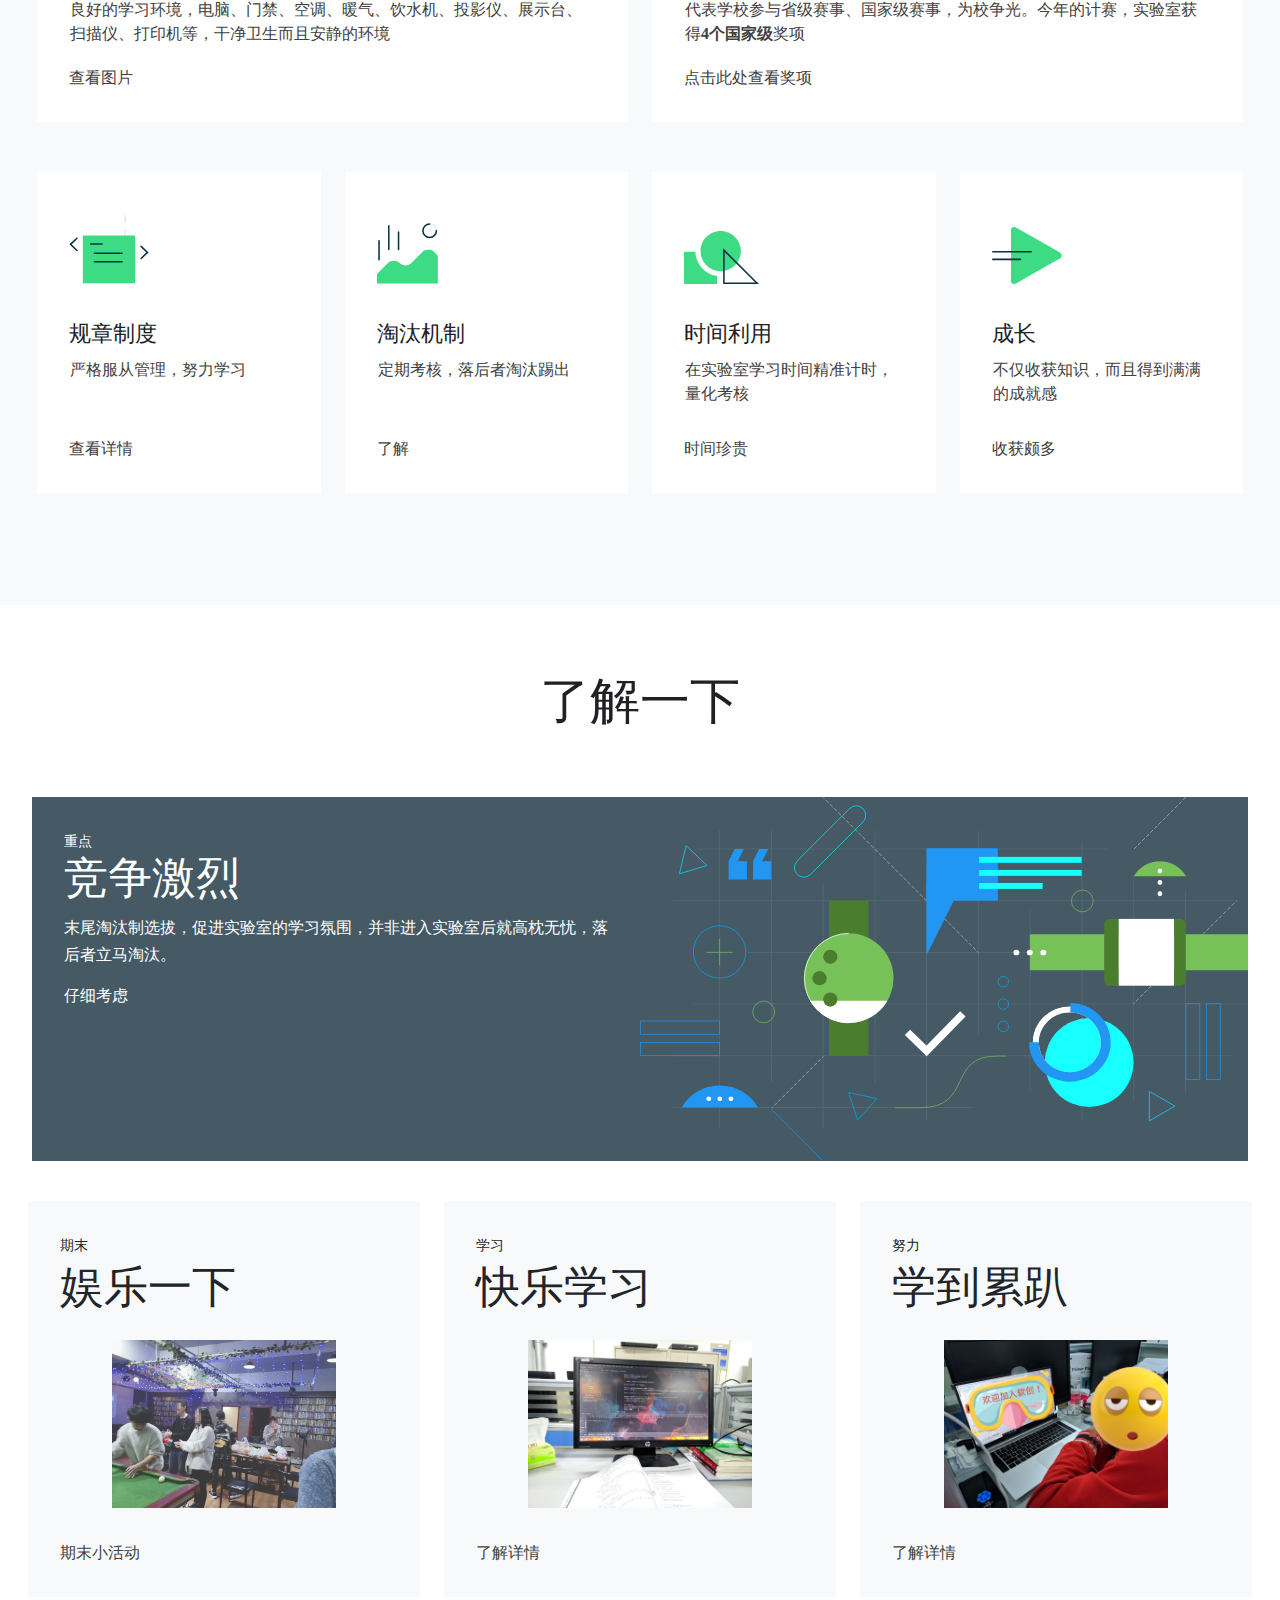
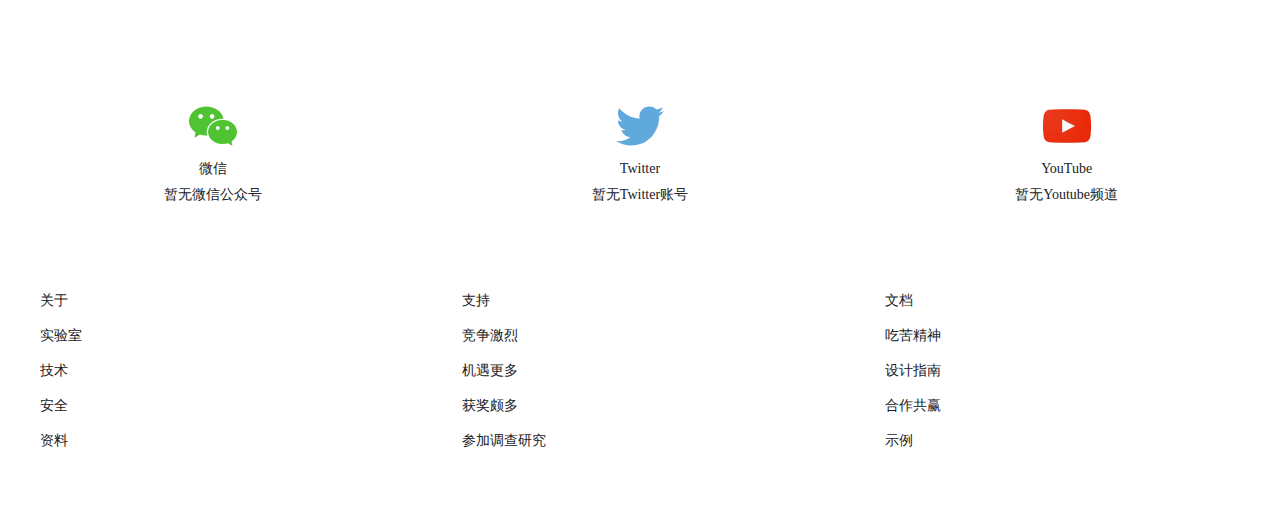
==== commit 754b42ad: "环境图片轮播" ====
--- a/index.html
+++ b/index.html
@@ -26,7 +26,7 @@
             <a class="nav" href="#">师资力量</a>
             <a class="nav" href="#">技术</a>
             <a class="nav" href="#">支持</a>
-            <a class="nav" href="#">学习环境</a>
+            <a class="nav" href="#EnvPic">学习环境</a>
             <a class="nav" target="_blank" href="http://acm.zzuli.edu.cn/">ZZULIOJ</a>
         </nav>
     </div>
@@ -42,21 +42,22 @@
                 郑州轻工业大学的<strong>校级实验室</strong>。软创实验室具有专业的教师团队、卓越的学习环境、一流的开发团队、全面的学习资料等等，对于学生的个人发展和未来规划影响极大，是每届软件学院的学生优先竞争的环境。
             </p>
             <br>
-            <button type="button" id="btn-1" class="btn" data-toggle="modal" data-target="#QRcode">扫码加入</button>
-            <button id="btn-2" class="btn" data-toggle="modal" data-target="#QRcode">扫码加入</button>
+            <button type="button" id="btn-1" class="btn" data-toggle="modal" data-target="#QRcode"
+                onclick="replaceQR()">扫码加入</button>
+            <button id="hidbtn" data-toggle="modal" hidden data-target="#QRcode"></button>
             <!-- Modal -->
             <div class="modal fade" id="QRcode" tabindex="-1" role="dialog" aria-labelledby="QRcodeTitle"
                 aria-hidden="true">
                 <div class="modal-dialog">
                     <div class="modal-content">
                         <div class="modal-header">
-                            <h5 class="modal-title" id="QRcodeTitle">扫码加群</h5>
+                            <h5 class="modal-title" id="QRcodeTitle">查看</h5>
                             <button type="button" class="close" data-dismiss="modal" aria-label="Close">
                                 <span aria-hidden="true">&times;</span>
                             </button>
                         </div>
-                        <div class="modal-body">
-                            <img src="./img/rczx.jpg">
+                        <div id="replace-Content" class="modal-body d-flex justify-content-center">
+                            <img src="./img/rczx.jpg" height="auto" width="100%">
                         </div>
                     </div>
                 </div>
@@ -65,7 +66,6 @@
         <div>
             <div><img src="./img/rc.jpg" alt=""></div>
         </div>
-
     </div>
     <div style="clear:both;"></div>
     <div class="line">
@@ -100,14 +100,59 @@
     <div id="blank"></div>
     <div class="landing-row">
         <h3 class="header-2">实验室的环境</h3>
-        <p>优秀老师的指导，优秀学长学姐们的答疑解惑，也有丰富的学习书籍可供查阅</p>
+        <p id="EnvPic">优秀老师的指导，优秀学长学姐们的答疑解惑，也有丰富的学习书籍可供查阅</p>
     </div>
     <div class="line-grey">
         <div class="white-block">
             <img src="./img/studio.png" height="50" alt="">
             <h3>硬件杠杠的</h3>
             <p>良好的学习环境，电脑、门禁、空调、暖气、饮水机、投影仪、展示台、扫描仪、打印机等，干净卫生而且安静的环境</p>
-            <a href="#">加入</a>
+            <a href="#" data-toggle="modal" data-target="#ENV">查看图片</a>
+            <div class="modal fade" id="ENV" tabindex="-1" role="dialog" aria-labelledby="ENVTitle" aria-hidden="true">
+                <div class="modal-dialog">
+                    <div class="modal-content">
+                        <div class="modal-header">
+                            <h5 class="modal-title" id="ENVTitle">查看</h5>
+                            <button type="button" class="close" data-dismiss="modal" aria-label="Close">
+                                <span aria-hidden="true">&times;</span>
+                            </button>
+                        </div>
+                        <div class="modal-body">
+                            <div id="carousel" class="carousel slide" data-ride="carousel">
+                                <ol class="carousel-indicators">
+                                    <li data-target="#carousel" data-slide-to="0" class="active"></li>
+                                    <li data-target="#carousel" data-slide-to="1"></li>
+                                    <li data-target="#carousel" data-slide-to="2"></li>
+                                    <li data-target="#carousel" data-slide-to="3"></li>
+                                </ol>
+                                <div class="carousel-inner">
+                                    <div class="carousel-item active">
+                                        <img src="./img/personal.jpg" class="d-block w-100" alt="...">
+                                    </div>
+                                    <div class="carousel-item">
+                                        <img src="./img/bookshelf.jpg" class="d-block w-100" alt="...">
+                                    </div>
+                                    <div class="carousel-item">
+                                        <img src="./img/line.jpg" class="d-block w-100" alt="...">
+                                    </div>
+                                    <div class="carousel-item">
+                                        <img src="./img/kt.jpg" class="d-block w-100" alt="...">
+                                    </div>
+                                </div>
+                                <a class="carousel-control-prev" href="#carousel" role="button" data-slide="prev">
+                                    <span class="carousel-control-prev-icon" aria-hidden="true"></span>
+                                    <span class="sr-only">Previous</span>
+                                </a>
+                                <a class="carousel-control-next" href="#carousel" role="button" data-slide="next">
+                                    <span class="carousel-control-next-icon" aria-hidden="true"></span>
+                                    <span class="sr-only">Next</span>
+                                </a>
+                            </div>
+                        </div>
+                    </div>
+                </div>
+            </div>
+
         </div>
         <div class="white-block">
             <img src="./img/ban.png" height="50" alt="">
@@ -189,15 +234,15 @@
         <div class="landing-row-group">
             <div class="footer-media-link">
                 <a><img src="./img/logo-wechat.png" alt=""><br>微信</a>
-                <p>在微信上关注“?????”</p>
+                <p>暂无微信公众号</p>
             </div>
             <div class="footer-media-link">
                 <a><img src="./img/logo-twitter.svg" alt=""><br>Twitter</a>
-                <p>在 Twitter 上关注 @?????</p>
+                <p>暂无Twitter账号</p>
             </div>
             <div class="footer-media-link">
                 <a><img src="./img/youtube_48dp.png" alt=""><br>YouTube</a>
-                <p>在 YouTube 上访问“?????”频道</p>
+                <p>暂无Youtube频道</p>
             </div>
         </div>
         <hr style="border-color: transparent transparent lightgray transparent">
--- a/css/style.css
+++ b/css/style.css
@@ -26,7 +26,7 @@
 }
 .header-2
 {
-    margin: 0;
+    margin: 16px 0;
     color: #202124;
     font-weight: lighter;
     font-size: 50px;
@@ -35,7 +35,7 @@
 {
     font-size: 22px;
     color: #414141;
-    margin: 0;
+    margin: 15px 0;
     font-weight: normal;
 }
 .nav:link,.nav:visited
@@ -134,7 +134,6 @@
     width: 100%;
     padding: 20px 20px;
 }
-#btn-2{display: none}
 .btn
 {
     height: 48px;
@@ -236,7 +235,7 @@
     color: #414141;
     margin: 10px 0 20px 1px;
 }
-.white-block a
+.white-block>a
 {
     position:absolute;
     bottom: 32px;
@@ -539,10 +538,6 @@
     }
     #btn-1
     {
-        display: none;
-    }
-    #btn-2
-    {
         display: block;
         position: absolute;
         left: 24px;
@@ -684,7 +679,6 @@
     .landing-row-3 .white-block h3
     {
         font-size: 32px;
-        margin:
     }
     .landing-row-3 .white-block a
     {
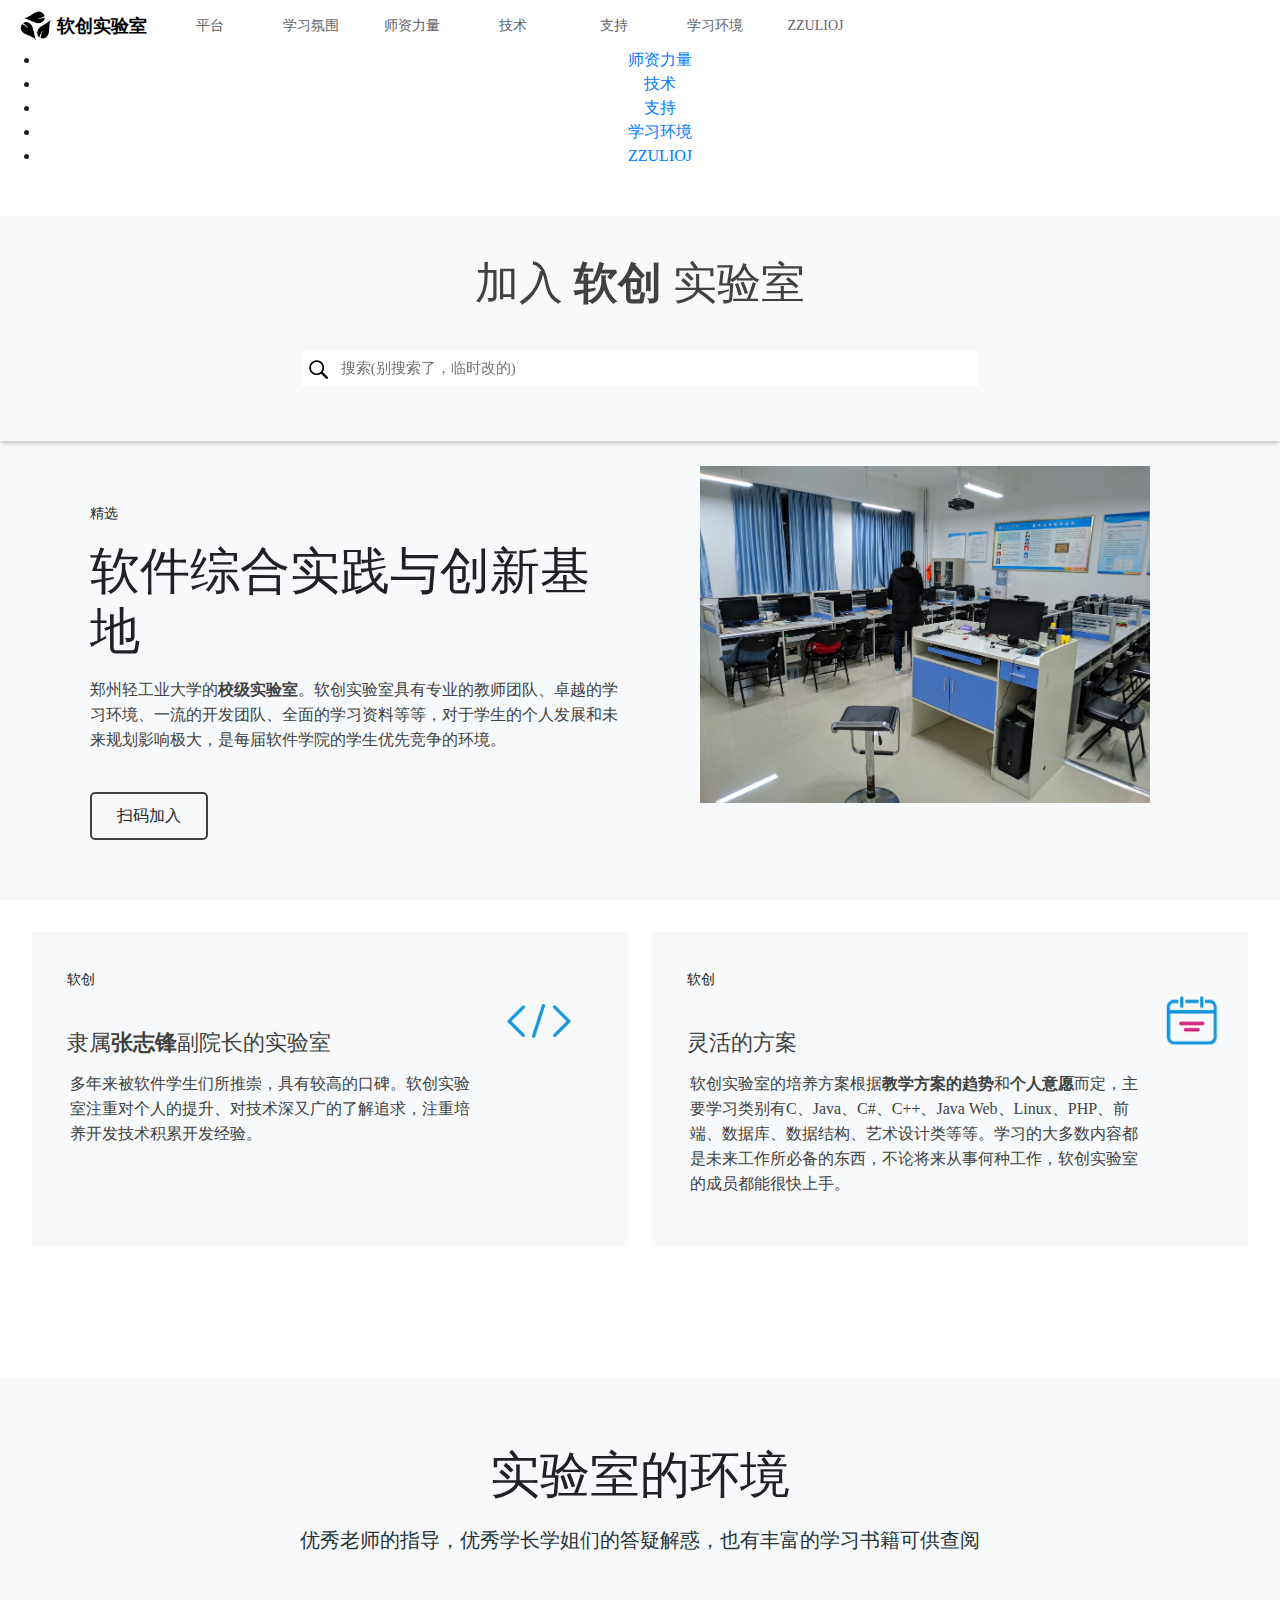
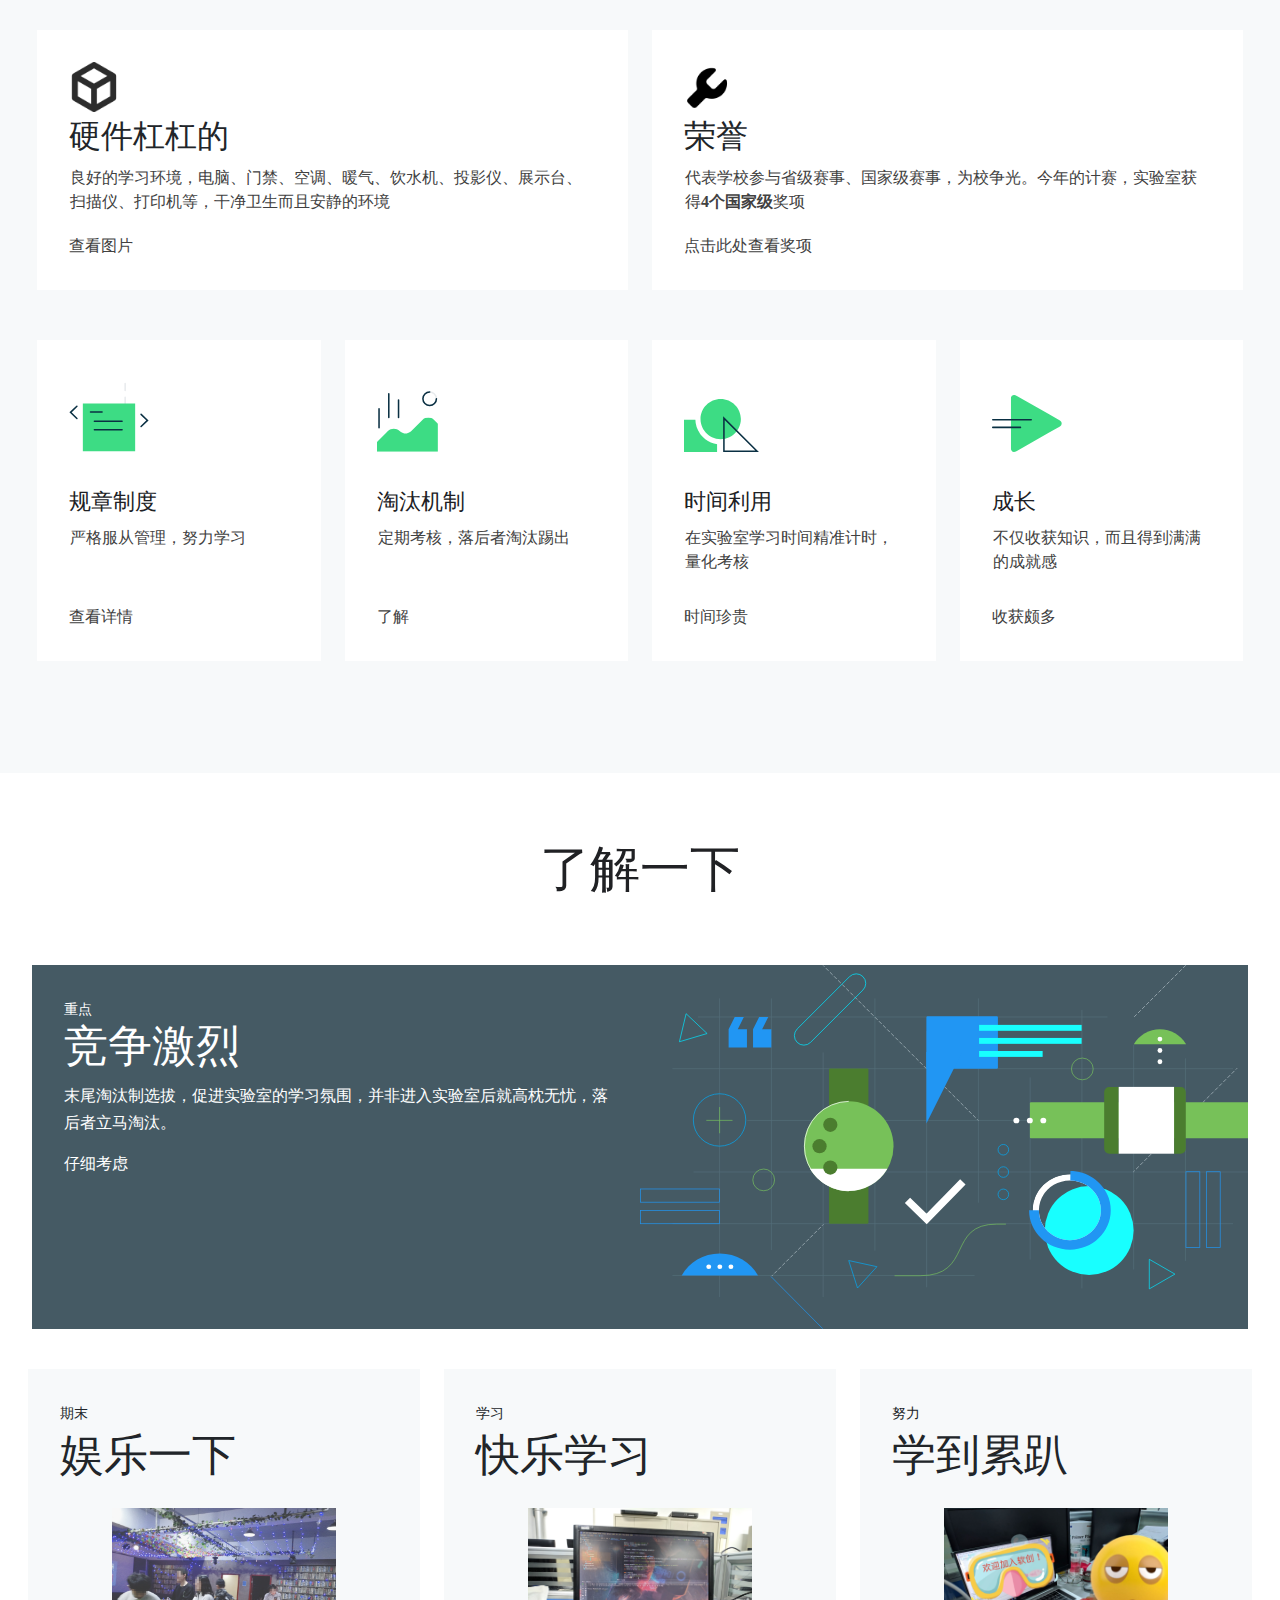
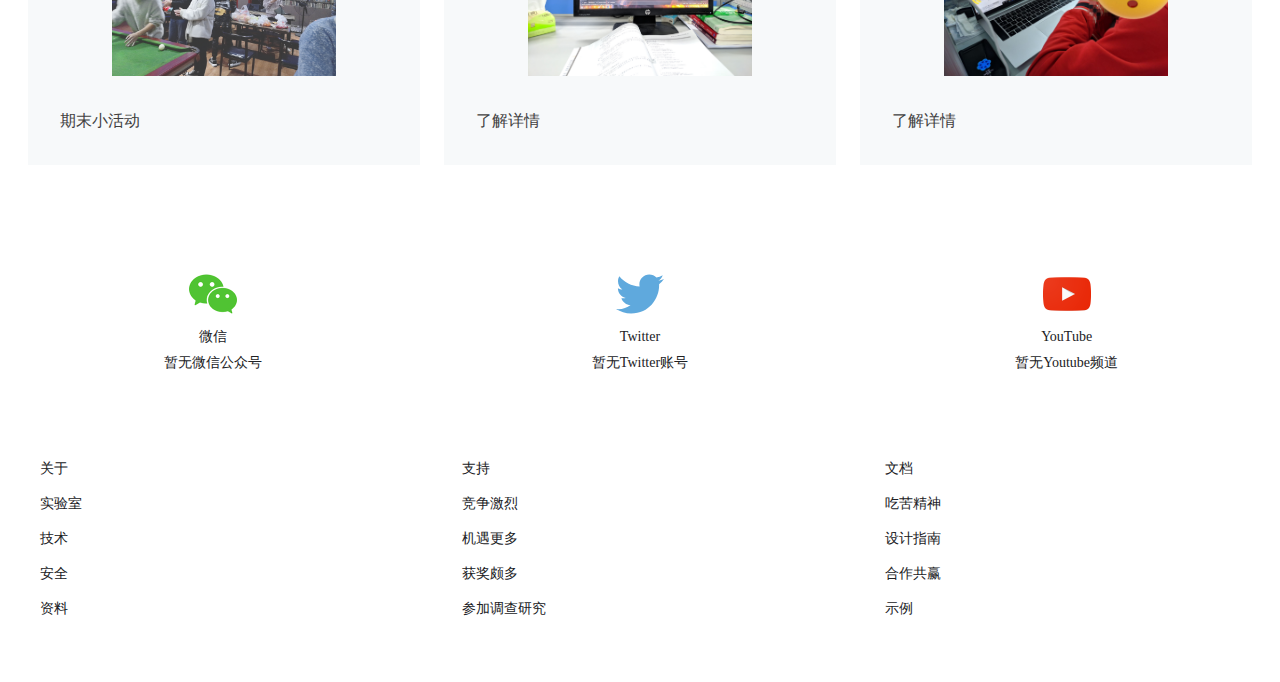
==== commit dd9ecb17: "mobilenav" ====
--- a/index.html
+++ b/index.html
@@ -29,6 +29,17 @@
             <a class="nav" href="#EnvPic">学习环境</a>
             <a class="nav" target="_blank" href="http://acm.zzuli.edu.cn/">ZZULIOJ</a>
         </nav>
+    </div>
+    <div class="mobile-nav">
+        <ul>
+            <li><a href="#">平台</a></li>
+            <li><a href="#">学习氛围</a></li>
+            <li><a href="#">师资力量</a></li>
+            <li><a href="#">技术</a></li>
+            <li><a href="#">支持</a></li>
+            <li><a href="#">学习环境</a></li>
+            <li><a href="#">ZZULIOJ</a></li>
+        </ul>
     </div>
     <div class="block-upper">
         <h1 class="header-1" style="position: relative;top: 40px">加入<strong> 软创 </strong>实验室</h1>
--- a/css/style.css
+++ b/css/style.css
@@ -243,7 +243,7 @@
     color: #414141;
     text-decoration: none;
 }
-.white-block a:hover
+.white-block>a:hover
 {
     color: #a3a3a3;
 }
@@ -615,7 +615,7 @@
         font-size: 14px;
         line-height: 23px;
     }
-    .white-block a
+    .white-block>a
     {
         position:absolute;
         bottom: 10px;
@@ -680,7 +680,7 @@
     {
         font-size: 32px;
     }
-    .landing-row-3 .white-block a
+    .landing-row-3 .white-block>a
     {
         font-size: 14px;
     }
@@ -723,4 +723,34 @@
         padding: 0 20px;
         width: 100%;
     }
+    /*手机端导航栏*/
+    .mobile-nav
+    {
+        position: fixed;
+        height: 100%;
+        width: 65%;
+        background-color: #FFFFFF;
+        z-index: 4;
+    }
+    .mobile-nav ul
+    {
+        display: flex;
+        padding:0;
+        flex-wrap: wrap;
+    }
+    .mobile-nav li
+    {
+        padding: 16px 8px 15px 24px;
+        text-align: left;
+        list-style: none;
+        width: 100%;
+        border-bottom: #eaeaea solid 1px;
+    }
+    .mobile-nav a
+    {
+        text-decoration: none;
+        font-weight: bold;
+        font-size: 13px;
+        color: #5f6368;
+    }
 }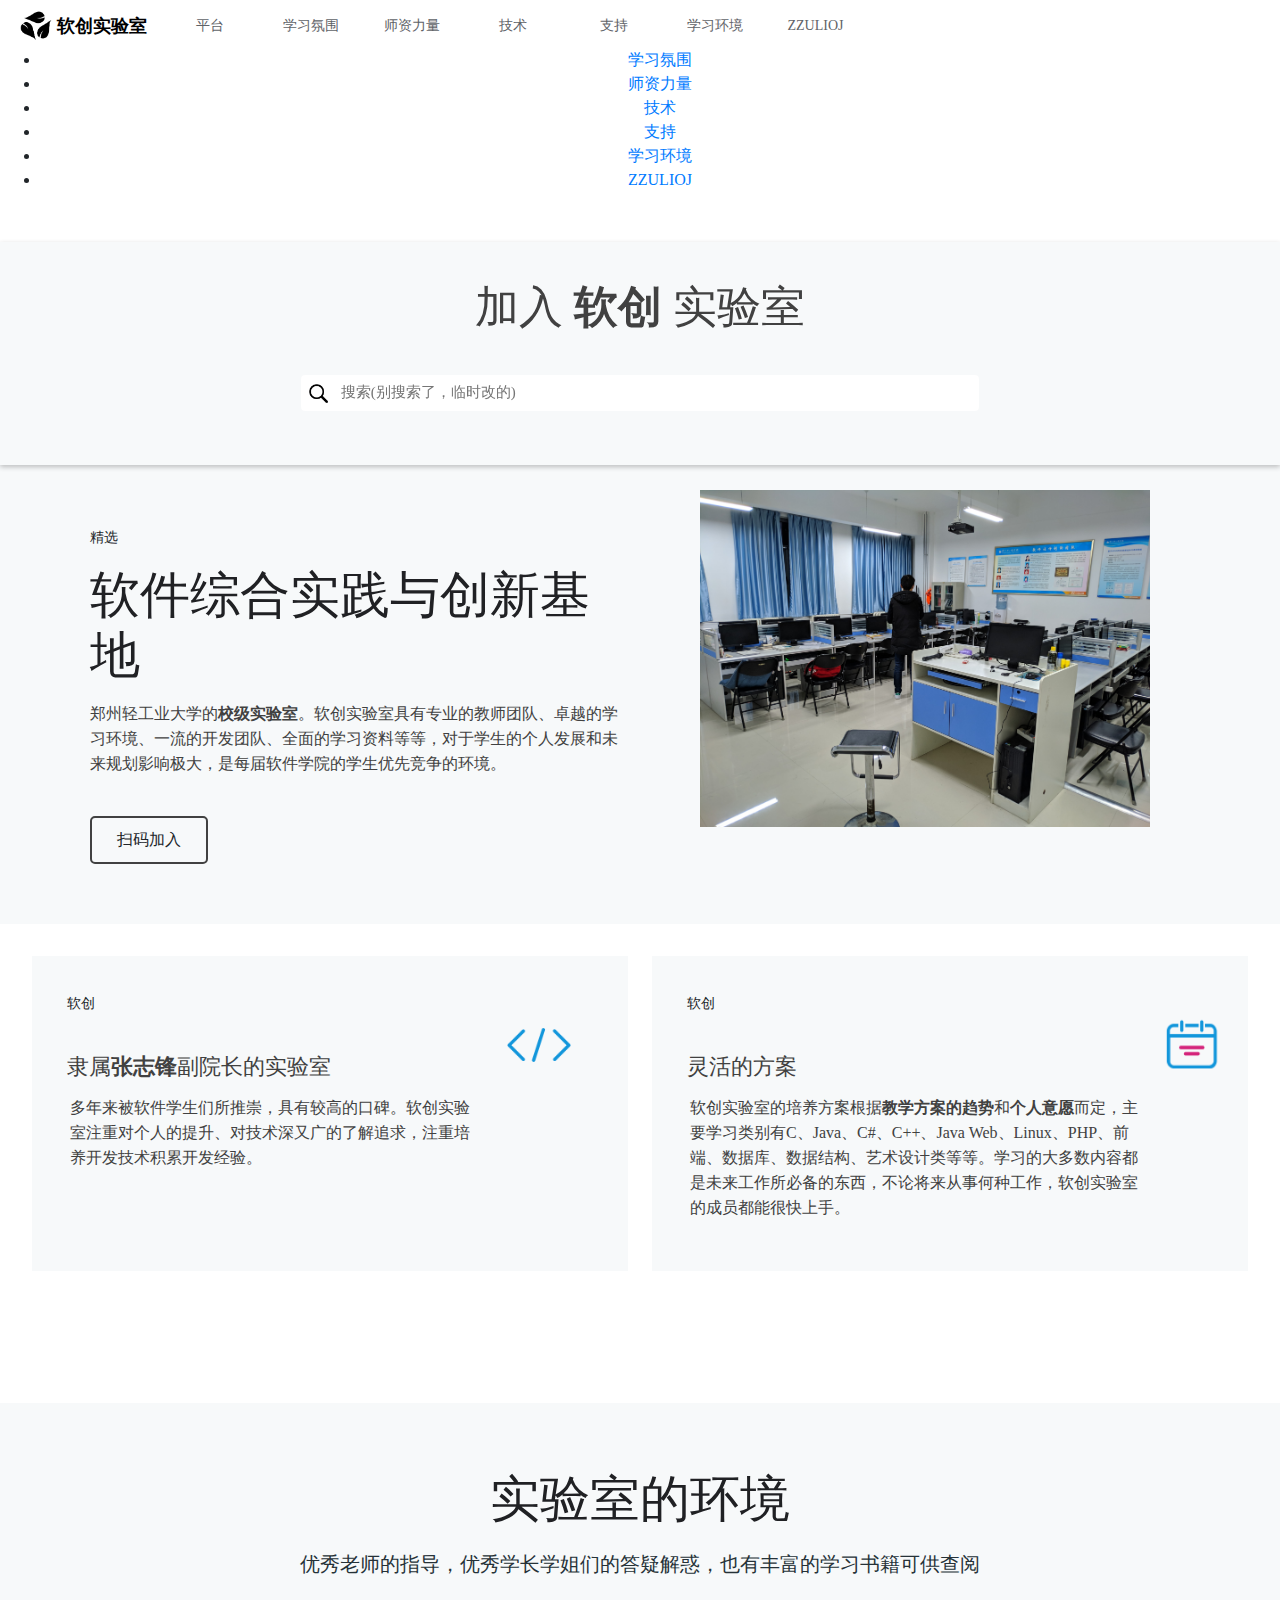
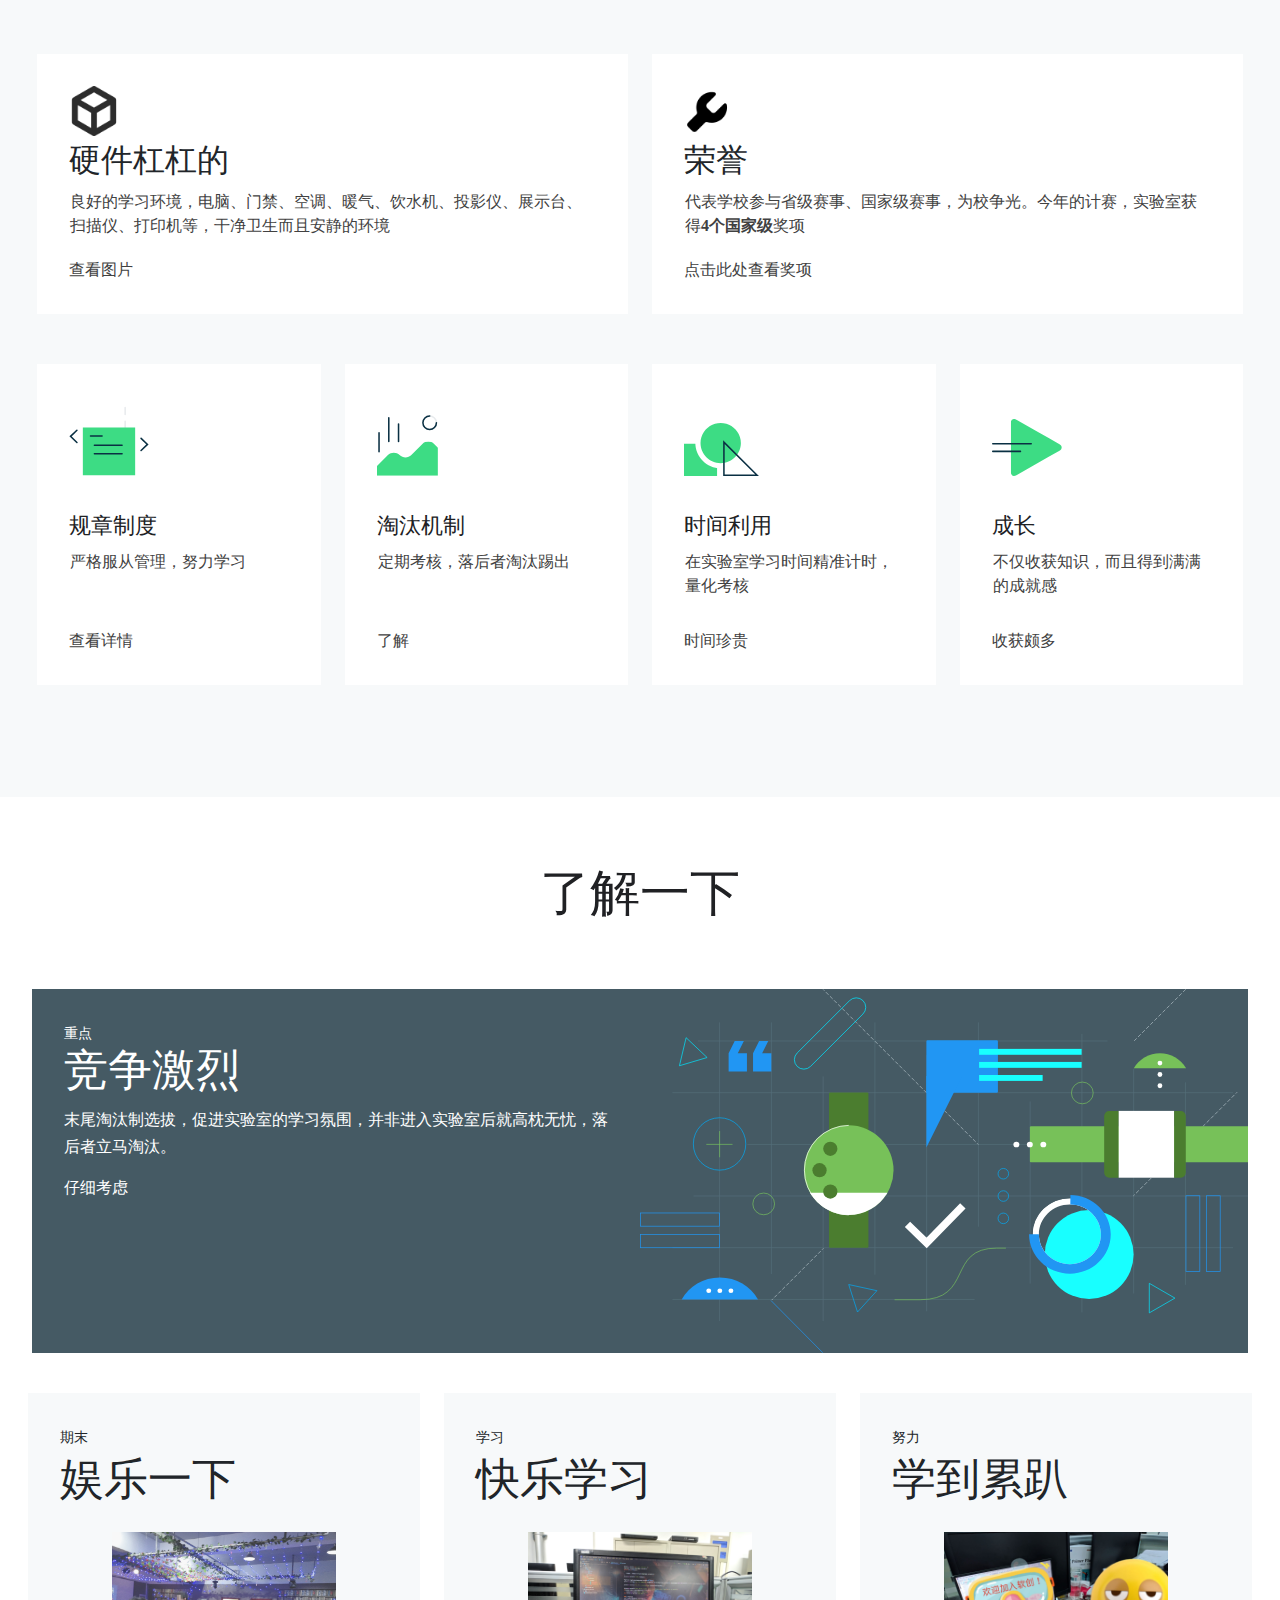
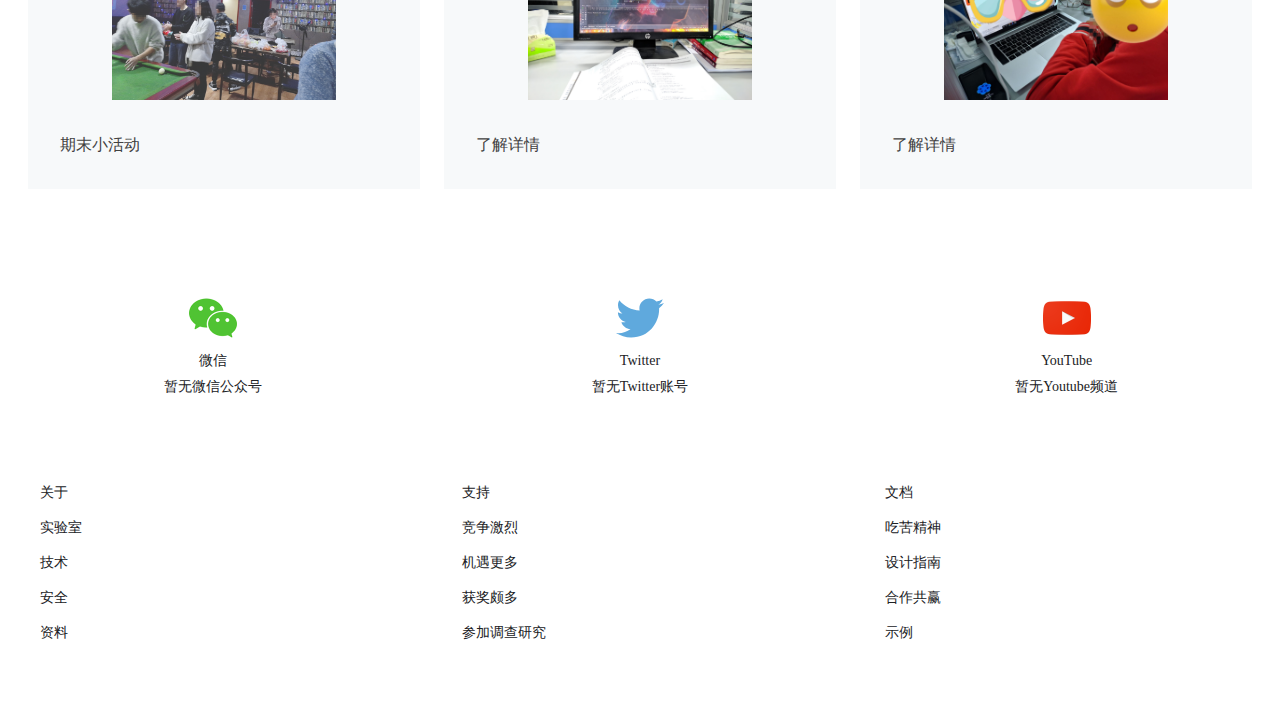
==== commit aec8532b: "menu移动端" ====
--- a/index.html
+++ b/index.html
@@ -7,6 +7,7 @@
     <link rel="stylesheet" type="text/css" href="./css/bootstrap.min.css">
     <link rel="icon" type="image/ico" href="favicon.ico">
     <link rel="stylesheet" type="text/css" href="./css/style.css">
+    
     <title>软创实验室</title>
 </head>
 
@@ -30,15 +31,20 @@
             <a class="nav" target="_blank" href="http://acm.zzuli.edu.cn/">ZZULIOJ</a>
         </nav>
     </div>
-    <div class="mobile-nav">
-        <ul>
+    <div id="sitemask" class="sitemask"></div>
+    <div id="mobile" class="mobile-nav">
+        <ul id="mobileul">
+            <li><a><img id="logo" src="./img/hua.png" alt="logo">
+                    <span
+                        style="font-size: 18px;float: left;margin-top: 0.7em;font-weight: bold;margin-right: 20px;color: black">软创实验室</span></a>
+            </li>
             <li><a href="#">平台</a></li>
             <li><a href="#">学习氛围</a></li>
             <li><a href="#">师资力量</a></li>
             <li><a href="#">技术</a></li>
             <li><a href="#">支持</a></li>
-            <li><a href="#">学习环境</a></li>
-            <li><a href="#">ZZULIOJ</a></li>
+            <li><a href="#EnvPic">学习环境</a></li>
+            <li><a target="_blank" href="http://acm.zzuli.edu.cn/">ZZULIOJ</a></li>
         </ul>
     </div>
     <div class="block-upper">
@@ -284,6 +290,7 @@
     <script src="./js/jquery.slim.min.js"></script>
     <script src="./js/popper.min.js"></script>
     <script src="./js/bootstrap.min.js"></script>
+    <script src="./js/func.js"></script>
 </body>
 
 </html>--- a/css/style.css
+++ b/css/style.css
@@ -730,7 +730,14 @@
         height: 100%;
         width: 65%;
         background-color: #FFFFFF;
+        top: 0;
+        left: -100%;
         z-index: 4;
+        transition: all 500ms;
+    }
+    .mobile-nav #logo
+    {
+        margin: 10px 5px 0 0;
     }
     .mobile-nav ul
     {
@@ -753,4 +760,16 @@
         font-size: 13px;
         color: #5f6368;
     }
+    .sitemask
+    {
+        visibility: hidden;
+        position: fixed;
+        width: 100%;
+        height: 100%;
+        top: 0;
+        background: black;
+        opacity: 0%;
+        z-index: 2;
+        transition: all 500ms;
+    }
 }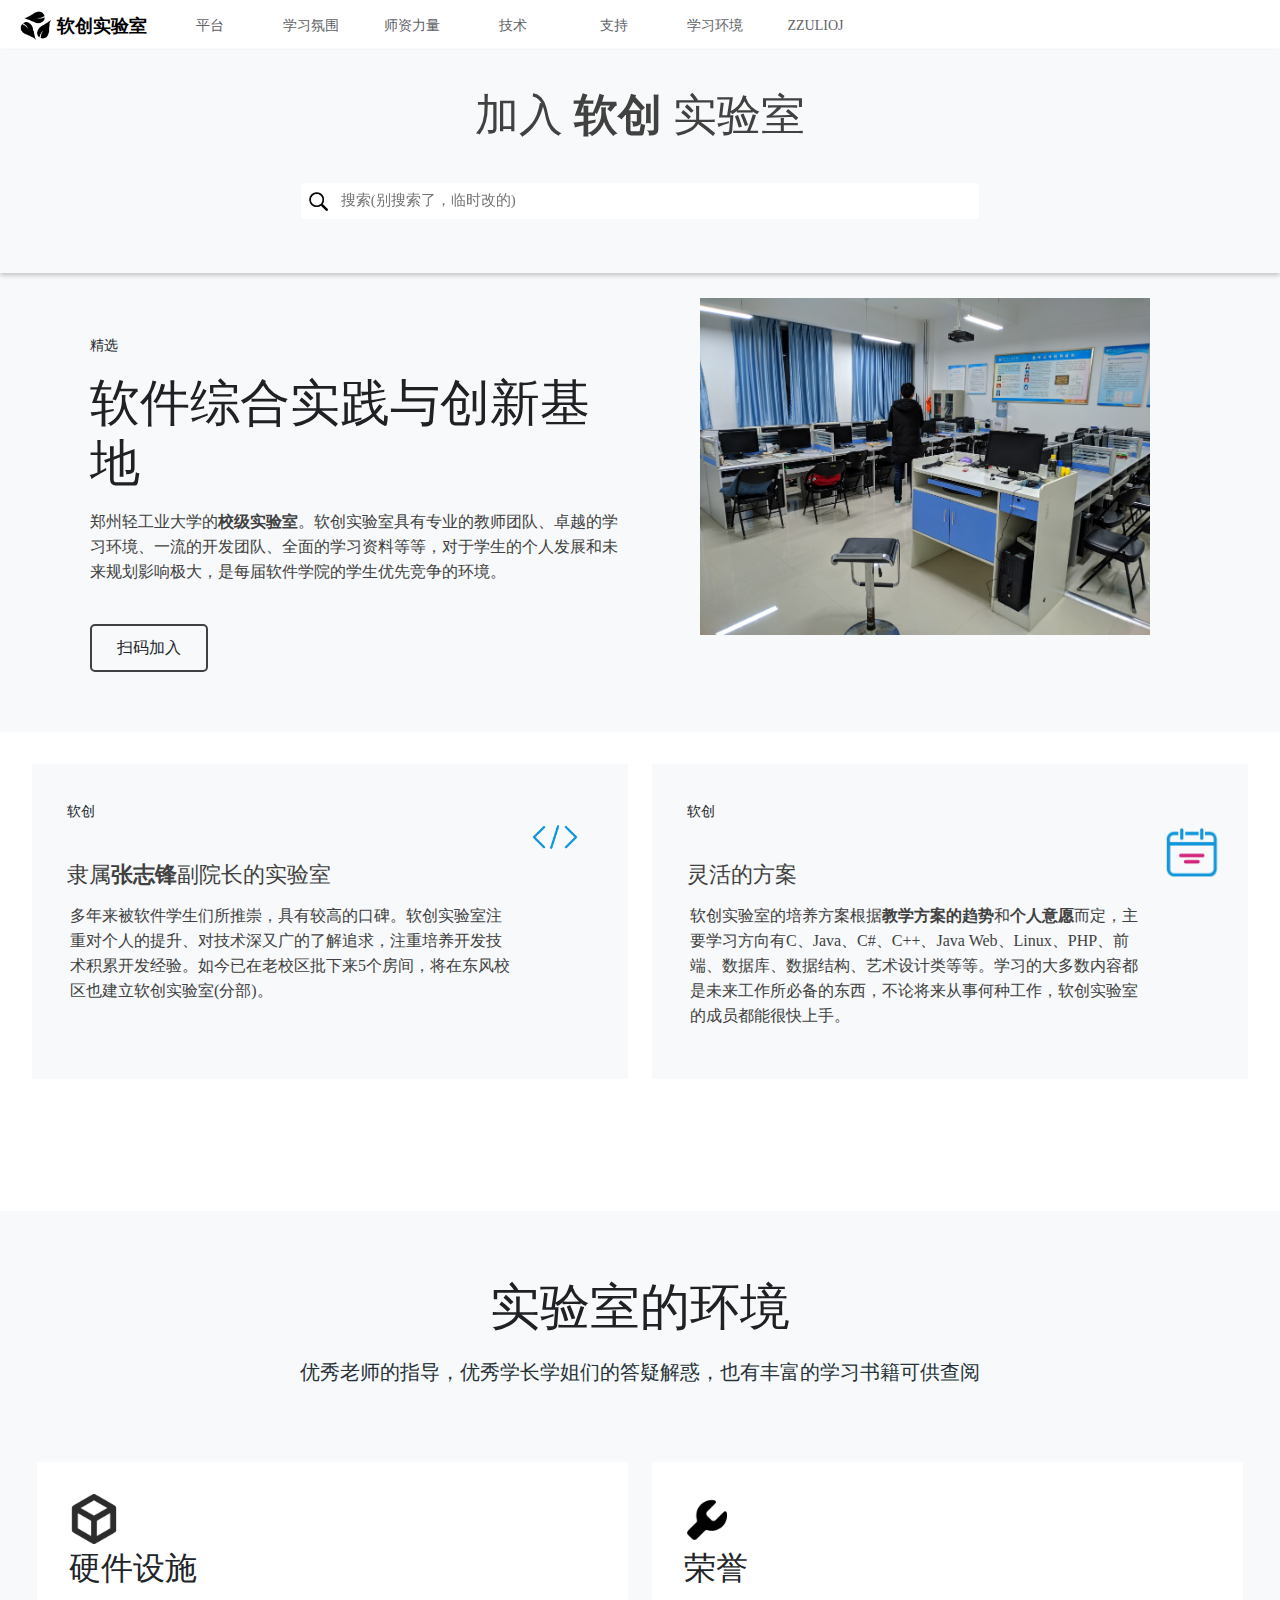
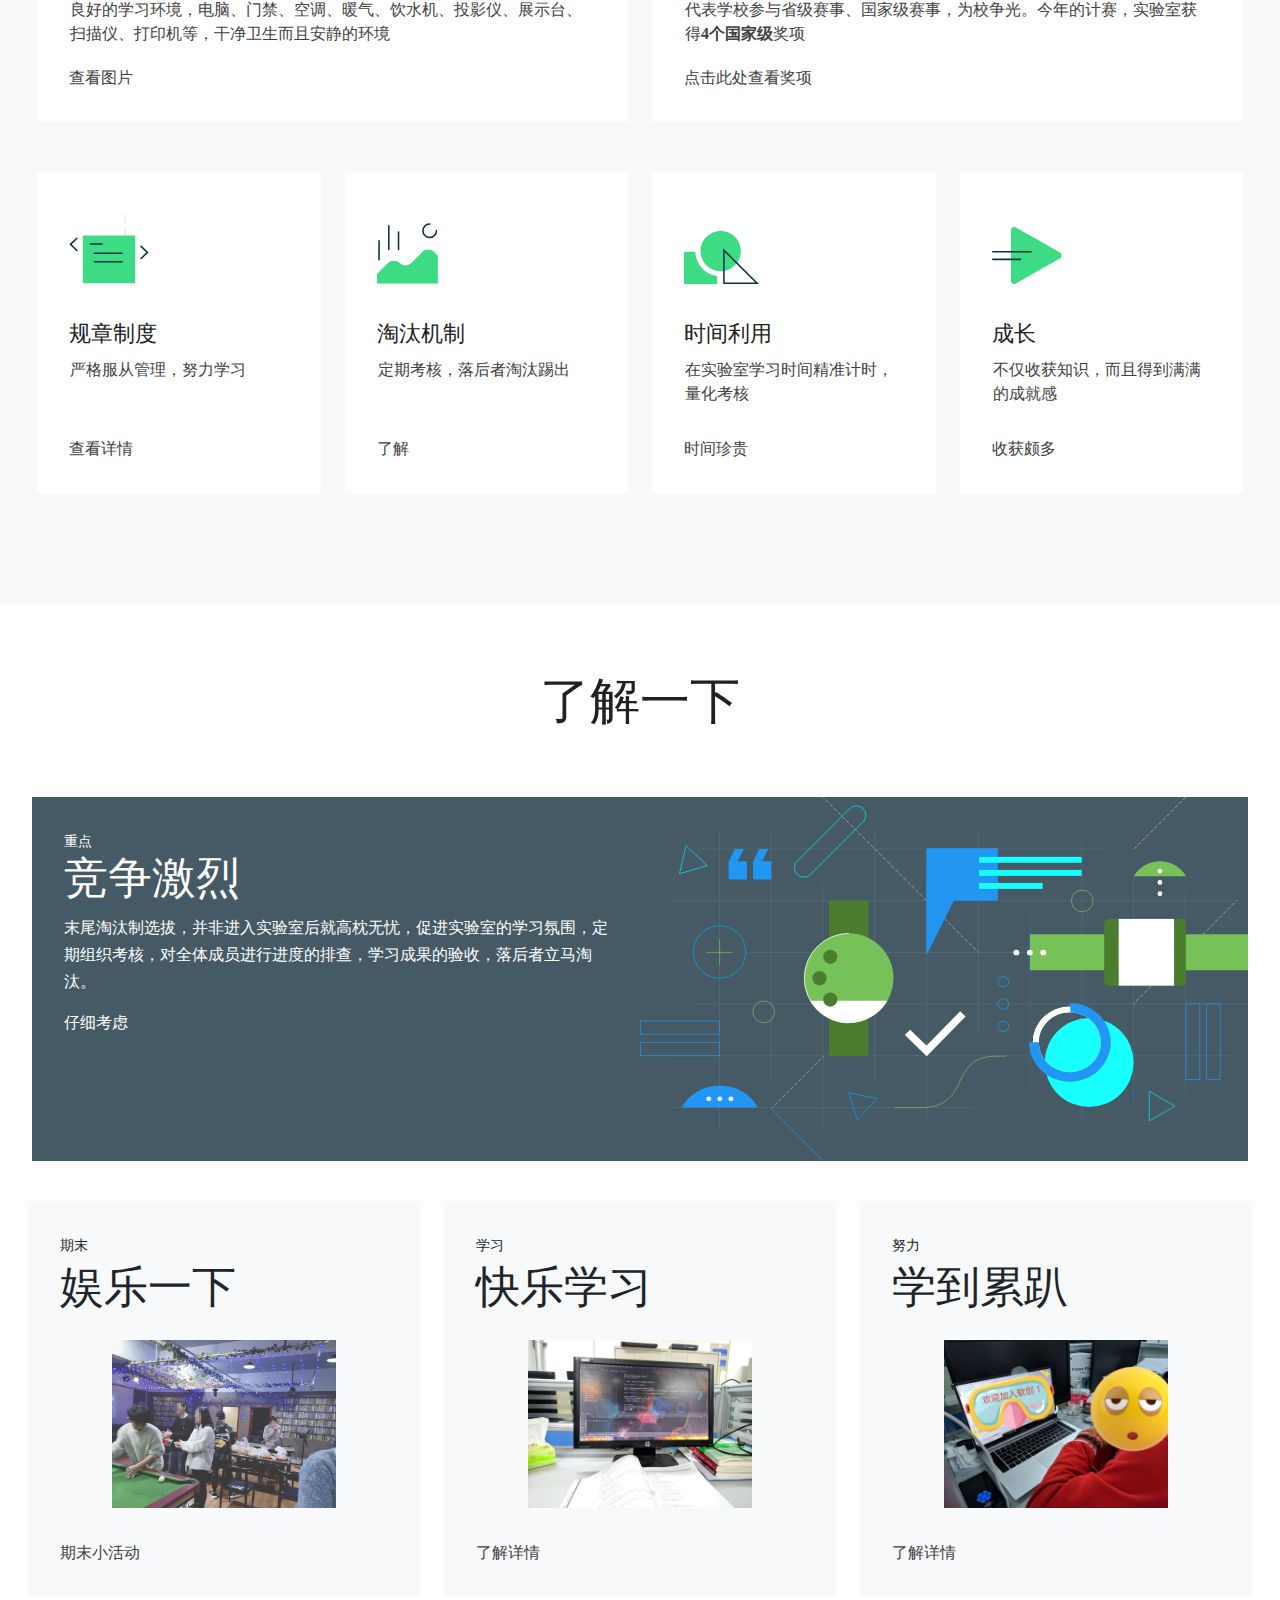
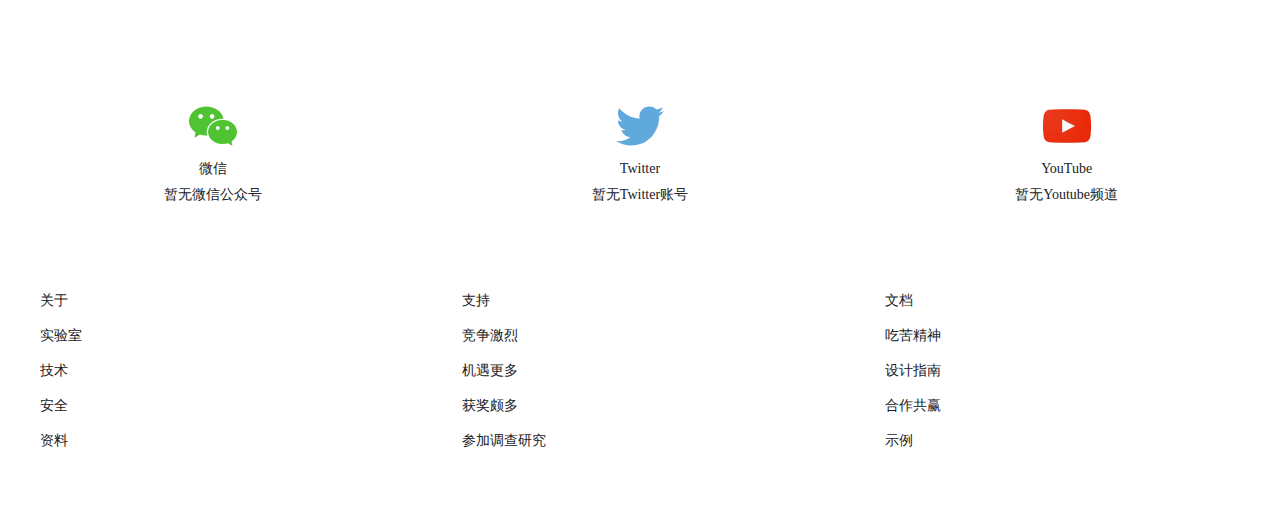
==== commit 00f3a9ca: "添加图片，添加部分对话框" ====
--- a/index.html
+++ b/index.html
@@ -93,7 +93,7 @@
                 <br />
                 <h1 class="medium-header">隶属<strong>张志锋</strong>副院长的实验室</h1>
                 <p style="padding-left: 3px;line-height: 25px;color: #414141">
-                    多年来被软件学生们所推崇，具有较高的口碑。软创实验室注重对个人的提升、对技术深又广的了解追求，注重培养开发技术积累开发经验。</p>
+                    多年来被软件学生们所推崇，具有较高的口碑。软创实验室注重对个人的提升、对技术深又广的了解追求，注重培养开发技术积累开发经验。如今已在老校区批下来5个房间，将在东风校区也建立软创实验室(分部)。</p>
             </div>
             <div>
                 <img src="./img/dev.png" alt="dev_pic" width="256">
@@ -106,7 +106,7 @@
                 <br />
                 <h1 class="medium-header">灵活的方案</h1>
                 <p style="padding-left: 3px;line-height: 25px;color: #414141">
-                    软创实验室的培养方案根据<strong>教学方案的趋势</strong>和<strong>个人意愿</strong>而定，主要学习类别有C、Java、C#、C++、Java
+                    软创实验室的培养方案根据<strong>教学方案的趋势</strong>和<strong>个人意愿</strong>而定，主要学习方向有C、Java、C#、C++、Java
                     Web、Linux、PHP、前端、数据库、数据结构、艺术设计类等等。学习的大多数内容都是未来工作所必备的东西，不论将来从事何种工作，软创实验室的成员都能很快上手。</p>
             </div>
             <div>
@@ -122,54 +122,9 @@
     <div class="line-grey">
         <div class="white-block">
             <img src="./img/studio.png" height="50" alt="">
-            <h3>硬件杠杠的</h3>
+            <h3>硬件设施</h3>
             <p>良好的学习环境，电脑、门禁、空调、暖气、饮水机、投影仪、展示台、扫描仪、打印机等，干净卫生而且安静的环境</p>
-            <a href="#" data-toggle="modal" data-target="#ENV">查看图片</a>
-            <div class="modal fade" id="ENV" tabindex="-1" role="dialog" aria-labelledby="ENVTitle" aria-hidden="true">
-                <div class="modal-dialog">
-                    <div class="modal-content">
-                        <div class="modal-header">
-                            <h5 class="modal-title" id="ENVTitle">查看</h5>
-                            <button type="button" class="close" data-dismiss="modal" aria-label="Close">
-                                <span aria-hidden="true">&times;</span>
-                            </button>
-                        </div>
-                        <div class="modal-body">
-                            <div id="carousel" class="carousel slide" data-ride="carousel">
-                                <ol class="carousel-indicators">
-                                    <li data-target="#carousel" data-slide-to="0" class="active"></li>
-                                    <li data-target="#carousel" data-slide-to="1"></li>
-                                    <li data-target="#carousel" data-slide-to="2"></li>
-                                    <li data-target="#carousel" data-slide-to="3"></li>
-                                </ol>
-                                <div class="carousel-inner">
-                                    <div class="carousel-item active">
-                                        <img src="./img/personal.jpg" class="d-block w-100" alt="...">
-                                    </div>
-                                    <div class="carousel-item">
-                                        <img src="./img/bookshelf.jpg" class="d-block w-100" alt="...">
-                                    </div>
-                                    <div class="carousel-item">
-                                        <img src="./img/line.jpg" class="d-block w-100" alt="...">
-                                    </div>
-                                    <div class="carousel-item">
-                                        <img src="./img/kt.jpg" class="d-block w-100" alt="...">
-                                    </div>
-                                </div>
-                                <a class="carousel-control-prev" href="#carousel" role="button" data-slide="prev">
-                                    <span class="carousel-control-prev-icon" aria-hidden="true"></span>
-                                    <span class="sr-only">Previous</span>
-                                </a>
-                                <a class="carousel-control-next" href="#carousel" role="button" data-slide="next">
-                                    <span class="carousel-control-next-icon" aria-hidden="true"></span>
-                                    <span class="sr-only">Next</span>
-                                </a>
-                            </div>
-                        </div>
-                    </div>
-                </div>
-            </div>
-
+            <a href="pic.html">查看图片</a>
         </div>
         <div class="white-block">
             <img src="./img/ban.png" height="50" alt="">
@@ -183,26 +138,91 @@
             <img src="./img/guides-samples.svg" width="80">
             <h1>规章制度</h1>
             <p>严格服从管理，努力学习</p>
-            <a href="#">查看详情</a>
-        </div>
+            <a type="button" data-toggle="modal" data-target="#rules-modal">查看详情</a>
+        </div>
+        <div class="modal fade" id="rules-modal" tabindex="-1" role="dialog" aria-labelledby="rules-title" aria-hidden="true">
+            <div class="modal-dialog">
+              <div class="modal-content">
+                <div class="modal-header">
+                  <h5 class="modal-title" id="rules-title">规章制度</h5>
+                  <button type="button" class="close" data-dismiss="modal" aria-label="Close">
+                    <span aria-hidden="true">&times;</span>
+                  </button>
+                </div>
+                <div class="modal-body text-left">
+                  1.保持环境卫生干净<br>
+                  2.在实验室不允许影响其他人学习<br>
+                  3.不允许在实验室吃散发味道较大的食物<br>
+                  4.服从管理，听从安排<br>
+                  5.不迟到、不早退、有事请假<br>
+                  ......
+                </div>
+              </div>
+            </div>
+          </div>
         <div class="white-block-4">
             <img src="./img/testing-your-app.svg" width="80">
             <h1>淘汰机制</h1>
             <p>定期考核，落后者淘汰踢出</p>
-            <a href="#">了解</a>
-        </div>
+            <a type="button" data-toggle="modal" data-target="#kick-modal">了解</a>
+        </div>
+        <div class="modal fade" id="kick-modal" tabindex="-1" role="dialog" aria-labelledby="kick-title" aria-hidden="true">
+            <div class="modal-dialog">
+              <div class="modal-content">
+                <div class="modal-header">
+                  <h5 class="modal-title" id="kick-title">淘汰机制</h5>
+                  <button type="button" class="close" data-dismiss="modal" aria-label="Close">
+                    <span aria-hidden="true">&times;</span>
+                  </button>
+                </div>
+                <div class="modal-body text-left">
+                  学习进度快，需要掌握的内容很多，如不按时完成学习任务，或着摸鱼，就会被淘汰踢出实验室。资源是有限的，人们挤破头进来，不能把资源这样浪费。
+                </div>
+              </div>
+            </div>
+          </div>
         <div class="white-block-4">
             <img src="./img/material-design.svg" width="80">
             <h1>时间利用</h1>
             <p>在实验室学习时间精准计时，量化考核</p>
-            <a href="#">时间珍贵</a>
-        </div>
+            <a type="button" data-toggle="modal" data-target="#time-modal">时间珍贵</a>
+        </div>
+        <div class="modal fade" id="time-modal" tabindex="-1" role="dialog" aria-labelledby="time-title" aria-hidden="true">
+            <div class="modal-dialog">
+              <div class="modal-content">
+                <div class="modal-header">
+                  <h5 class="modal-title" id="time-title">时间利用</h5>
+                  <button type="button" class="close" data-dismiss="modal" aria-label="Close">
+                    <span aria-hidden="true">&times;</span>
+                  </button>
+                </div>
+                <div class="modal-body text-left">
+                  利用晚上、周末时间，以及一切可以利用的空余时间到实验室来学习，量化考核，时间利用不充分着视为学习态度不端正，将被清理出实验室。
+                </div>
+              </div>
+            </div>
+          </div>
         <div class="white-block-4">
             <img src="./img/distribute-play.svg" width="80">
             <h1>成长</h1>
             <p>不仅收获知识，而且得到满满的成就感</p>
-            <a href="#">收获颇多</a>
-        </div>
+            <a type="button" data-target="#harvest-modal" data-toggle="modal">收获颇多</a>
+        </div>
+        <div class="modal fade" id="harvest-modal" tabindex="-1" role="dialog" aria-labelledby="harvest-title" aria-hidden="true">
+            <div class="modal-dialog">
+              <div class="modal-content">
+                <div class="modal-header">
+                  <h5 class="modal-title" id="harvest-title">时间利用</h5>
+                  <button type="button" class="close" data-dismiss="modal" aria-label="Close">
+                    <span aria-hidden="true">&times;</span>
+                  </button>
+                </div>
+                <div class="modal-body text-left">
+                  在实验室会收获很多的成果，比赛得奖的成就感，和同学一起奋斗学习的辛勤和快乐，和同学一起累、一起学、一起做项目、一起回寝室，忙碌之后带来的是充盈的知识和更加深远的目光。
+                </div>
+              </div>
+            </div>
+          </div>
     </div>
     <div class="landing-row" style="background-color: white">
         <h3 class="header-2">了解一下</h3>
@@ -212,7 +232,7 @@
             <div>
                 <span>重点</span>
                 <h1>竞争激烈</h1>
-                <p>末尾淘汰制选拔，促进实验室的学习氛围，并非进入实验室后就高枕无忧，落后者立马淘汰。</p>
+                <p>末尾淘汰制选拔，并非进入实验室后就高枕无忧，促进实验室的学习氛围，定期组织考核，对全体成员进行进度的排查，学习成果的验收，落后者立马淘汰。</p>
                 <a id="line-blue-a" href="#">仔细考虑</a>
             </div>
         </div>
--- a/css/style.css
+++ b/css/style.css
@@ -203,7 +203,7 @@
     font-size: 20px;
     font-weight: lighter;
     color: #263238;
-    margin: 20px 0 0 0;
+    margin: 20px 10px 0;
 }
 .line-grey
 {
@@ -448,6 +448,10 @@
 {
     justify-content: left;
 }
+
+#mobile {display: none;}
+
+/* 移动端适配 */
 @media screen and (min-width: 600px)
 {
     #menu-btn
@@ -724,6 +728,7 @@
         width: 100%;
     }
     /*手机端导航栏*/
+    #mobile {display: inherit;}
     .mobile-nav
     {
         position: fixed;
